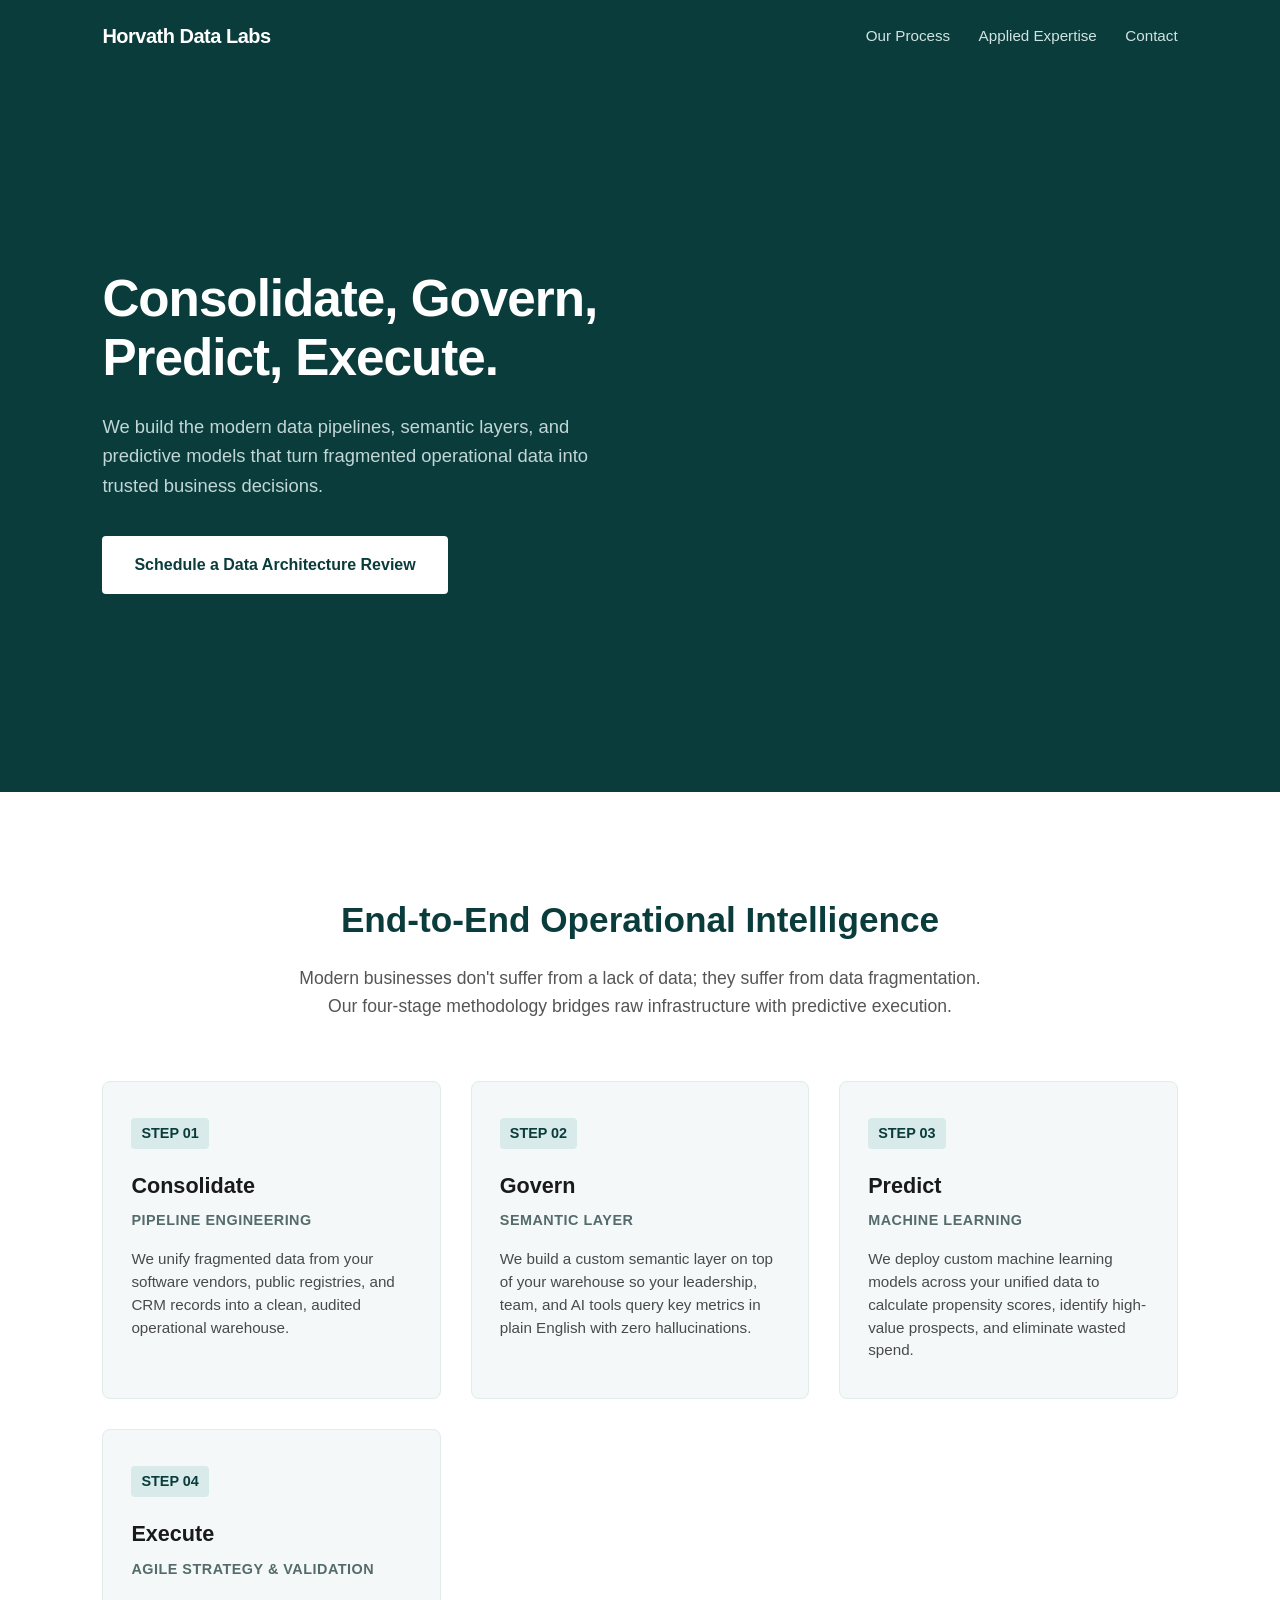
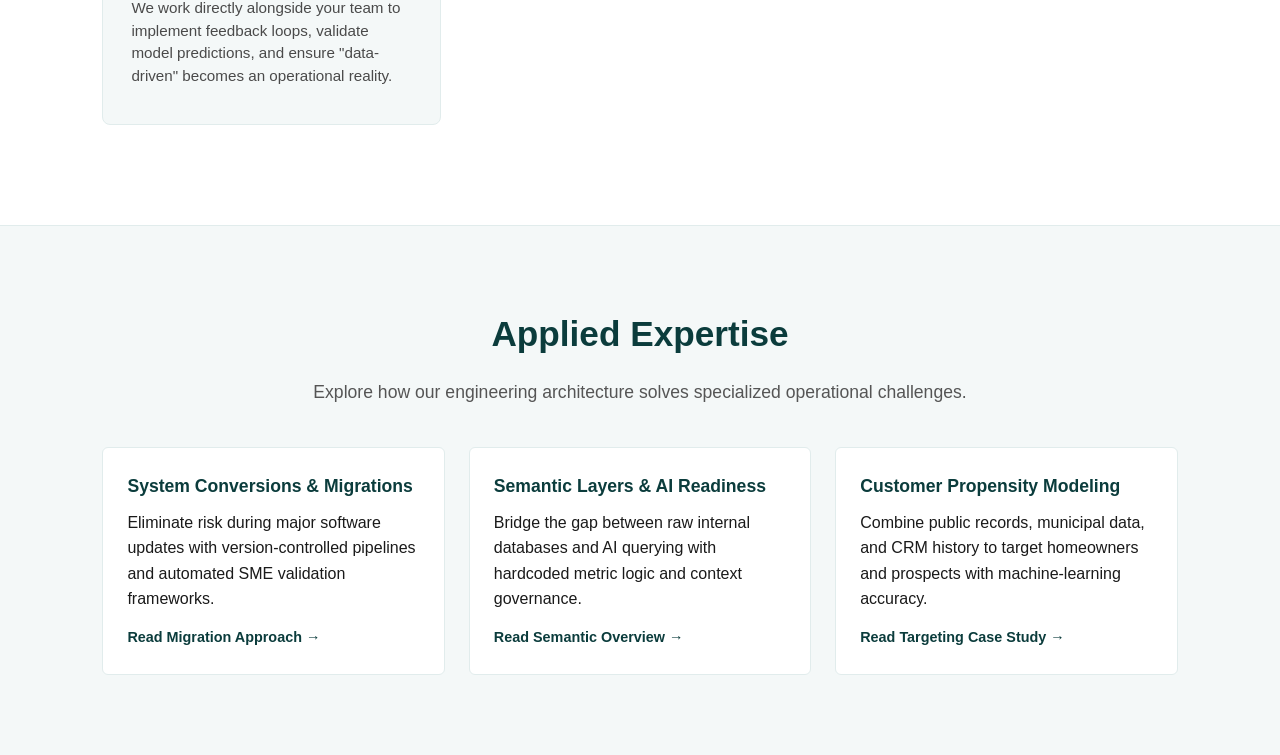
==== index.html @ 58f11a5f "Initial website launch" ====
<!DOCTYPE html>
<html lang="en">
<head>
    <meta charset="UTF-8">
    <meta name="viewport" content="width=device-width, initial-scale=1.0">
    <title>Horvath Data Labs | Modern Data Engineering</title>
    <style>
        /* Modern Reset & Base Styles */
        * {
            margin: 0;
            padding: 0;
            box-sizing: border-box;
            font-family: -apple-system, BlinkMacSystemFont, "Segoe UI", Roboto, Helvetica, Arial, sans-serif;
        }

        body {
            color: #1a1a1a;
            background-color: #fcfcfc;
            line-height: 1.6;
        }

        /* Navigation */
        header {
            display: flex;
            justify-content: space-between;
            align-items: center;
            padding: 20px 8%;
            background-color: #0b3c3c; /* Dark teal theme */
            color: #ffffff;
        }

        .logo {
            font-size: 1.25rem;
            font-weight: 700;
            letter-spacing: -0.5px;
        }

        nav a {
            color: #d1e2e2;
            text-decoration: none;
            margin-left: 24px;
            font-size: 0.95rem;
            font-weight: 500;
            transition: color 0.2s;
        }

        nav a:hover {
            color: #ffffff;
        }

        /* Hero Section (Above the Fold) */
        .hero-container {
            display: flex;
            background-color: #0b3c3c;
            color: #ffffff;
            min-height: 80vh;
        }

        .hero-text {
            flex: 1;
            padding: 80px 5% 80px 8%;
            display: flex;
            flex-direction: column;
            justify-content: center;
        }

        .hero-text h1 {
            font-size: 3.2rem;
            line-height: 1.15;
            font-weight: 700;
            margin-bottom: 24px;
            letter-spacing: -1px;
        }

        .hero-text p {
            font-size: 1.15rem;
            color: #c2d6d6;
            margin-bottom: 36px;
            max-width: 540px;
        }

        .btn-primary {
            display: inline-block;
            align-self: flex-start;
            background-color: #ffffff;
            color: #0b3c3c;
            padding: 16px 32px;
            border-radius: 4px;
            font-weight: 600;
            text-decoration: none;
            transition: background-color 0.2s, transform 0.1s;
        }

        .btn-primary:hover {
            background-color: #e2f0f0;
            transform: translateY(-2px);
        }

        .hero-image {
            flex: 1;
            background-image: url('https://images.unsplash.com/photo-1486406146926-c627a92ad1ab?q=80&w=1200&auto=format&fit=crop'); /* Replace with your tower image */
            background-size: cover;
            background-position: center;
            min-height: 400px;
        }

        /* 4-Step Process Section */
        .process-section {
            padding: 100px 8%;
            background-color: #ffffff;
        }

        .section-header {
            text-align: center;
            max-width: 700px;
            margin: 0 auto 60px auto;
        }

        .section-header h2 {
            font-size: 2.2rem;
            color: #0b3c3c;
            margin-bottom: 16px;
        }

        .section-header p {
            font-size: 1.1rem;
            color: #555555;
        }

        .grid-container {
            display: grid;
            grid-template-columns: repeat(auto-fit, minmax(260px, 1fr));
            gap: 30px;
        }

        .card {
            background-color: #f4f8f8;
            border: 1px solid #e1ecec;
            border-radius: 8px;
            padding: 36px 28px;
            position: relative;
            transition: transform 0.2s, box-shadow 0.2s;
        }

        .card:hover {
            transform: translateY(-4px);
            box-shadow: 0 12px 24px rgba(0, 0, 0, 0.05);
        }

        .step-number {
            font-size: 0.9rem;
            font-weight: 700;
            color: #0b3c3c;
            background-color: #d8eaea;
            padding: 4px 10px;
            border-radius: 4px;
            display: inline-block;
            margin-bottom: 20px;
        }

        .card h3 {
            font-size: 1.35rem;
            color: #1a1a1a;
            margin-bottom: 6px;
        }

        .card h4 {
            font-size: 0.9rem;
            color: #556b6b;
            font-weight: 600;
            text-transform: uppercase;
            letter-spacing: 0.5px;
            margin-bottom: 16px;
        }

        .card p {
            font-size: 0.95rem;
            color: #4a4a4a;
            line-height: 1.5;
        }

        /* Applied Expertise Section Preview */
        .expertise-section {
            padding: 80px 8%;
            background-color: #f4f8f8;
            border-top: 1px solid #e1ecec;
        }

        .expertise-grid {
            display: grid;
            grid-template-columns: repeat(auto-fit, minmax(300px, 1fr));
            gap: 24px;
            margin-top: 40px;
        }

        .expertise-card {
            background: #ffffff;
            padding: 24px;
            border-radius: 6px;
            border: 1px solid #e1ecec;
        }

        .expertise-card h4 {
            font-size: 1.1rem;
            margin-bottom: 10px;
            color: #0b3c3c;
        }

        .expertise-card a {
            display: inline-block;
            margin-top: 14px;
            color: #0b3c3c;
            font-weight: 600;
            text-decoration: none;
            font-size: 0.9rem;
        }

        /* Responsive Breakpoints */
        @media (max-width: 900px) {
            .hero-container {
                flex-direction: column;
            }
            .hero-text {
                padding: 60px 6%;
            }
            .hero-text h1 {
                font-size: 2.4rem;
            }
            .hero-image {
                min-height: 300px;
            }
        }
    </style>
</head>
<body>

    <!-- Header Navigation -->
    <header>
        <div class="logo">Horvath Data Labs</div>
        <nav>
            <a href="#process">Our Process</a>
            <a href="#expertise">Applied Expertise</a>
            <a href="#contact">Contact</a>
        </nav>
    </header>

    <!-- SECTION 1: HERO (Clean, Above the Fold) -->
    <section class="hero-container">
        <div class="hero-text">
            <h1>Consolidate, Govern, Predict, Execute.</h1>
            <p>We build the modern data pipelines, semantic layers, and predictive models that turn fragmented operational data into trusted business decisions.</p>
            <a href="#contact" class="btn-primary">Schedule a Data Architecture Review</a>
        </div>
        <div class="hero-image"></div>
    </section>

    <!-- SECTION 2: THE 4-STEP PROCESS (Horizontal 4-Card Grid) -->
    <section class="process-section" id="process">
        <div class="section-header">
            <h2>End-to-End Operational Intelligence</h2>
            <p>Modern businesses don't suffer from a lack of data; they suffer from data fragmentation. Our four-stage methodology bridges raw infrastructure with predictive execution.</p>
        </div>

        <div class="grid-container">
            <!-- Step 1 -->
            <div class="card">
                <span class="step-number">STEP 01</span>
                <h3>Consolidate</h3>
                <h4>Pipeline Engineering</h4>
                <p>We unify fragmented data from your software vendors, public registries, and CRM records into a clean, audited operational warehouse.</p>
            </div>

            <!-- Step 2 -->
            <div class="card">
                <span class="step-number">STEP 02</span>
                <h3>Govern</h3>
                <h4>Semantic Layer</h4>
                <p>We build a custom semantic layer on top of your warehouse so your leadership, team, and AI tools query key metrics in plain English with zero hallucinations.</p>
            </div>

            <!-- Step 3 -->
            <div class="card">
                <span class="step-number">STEP 03</span>
                <h3>Predict</h3>
                <h4>Machine Learning</h4>
                <p>We deploy custom machine learning models across your unified data to calculate propensity scores, identify high-value prospects, and eliminate wasted spend.</p>
            </div>

            <!-- Step 4 -->
            <div class="card">
                <span class="step-number">STEP 04</span>
                <h3>Execute</h3>
                <h4>Agile Strategy & Validation</h4>
                <p>We work directly alongside your team to implement feedback loops, validate model predictions, and ensure "data-driven" becomes an operational reality.</p>
            </div>
        </div>
    </section>

    <!-- SECTION 3: APPLIED EXPERTISE (Targeted Subpage Links) -->
    <section class="expertise-section" id="expertise">
        <div class="section-header" style="margin-bottom: 20px;">
            <h2>Applied Expertise</h2>
            <p>Explore how our engineering architecture solves specialized operational challenges.</p>
        </div>

        <div class="expertise-grid">
            <div class="expertise-card">
                <h4>System Conversions & Migrations</h4>
                <p>Eliminate risk during major software updates with version-controlled pipelines and automated SME validation frameworks.</p>
                <a href="#">Read Migration Approach &rarr;</a>
            </div>
            <div class="expertise-card">
                <h4>Semantic Layers & AI Readiness</h4>
                <p>Bridge the gap between raw internal databases and AI querying with hardcoded metric logic and context governance.</p>
                <a href="#">Read Semantic Overview &rarr;</a>
            </div>
            <div class="expertise-card">
                <h4>Customer Propensity Modeling</h4>
                <p>Combine public records, municipal data, and CRM history to target homeowners and prospects with machine-learning accuracy.</p>
                <a href="#">Read Targeting Case Study &rarr;</a>
            </div>
        </div>
    </section>

</body>
</html>
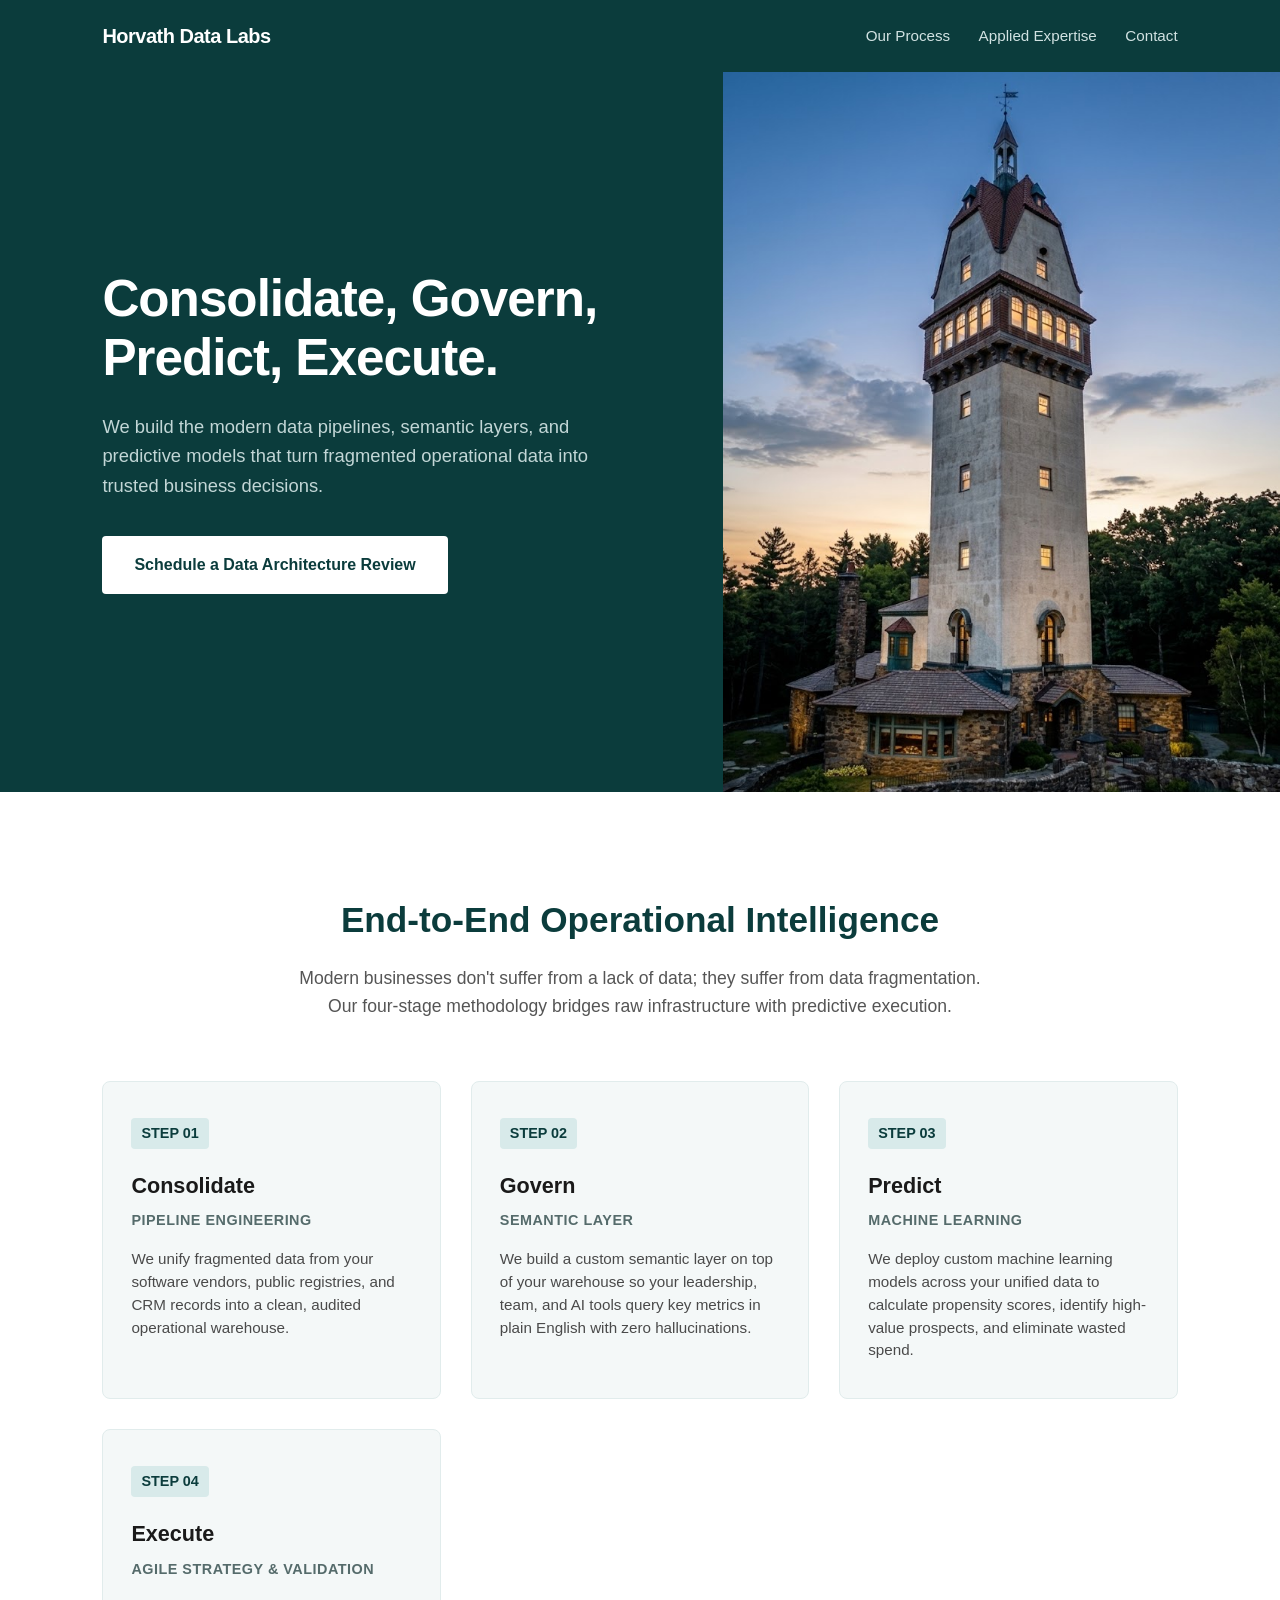
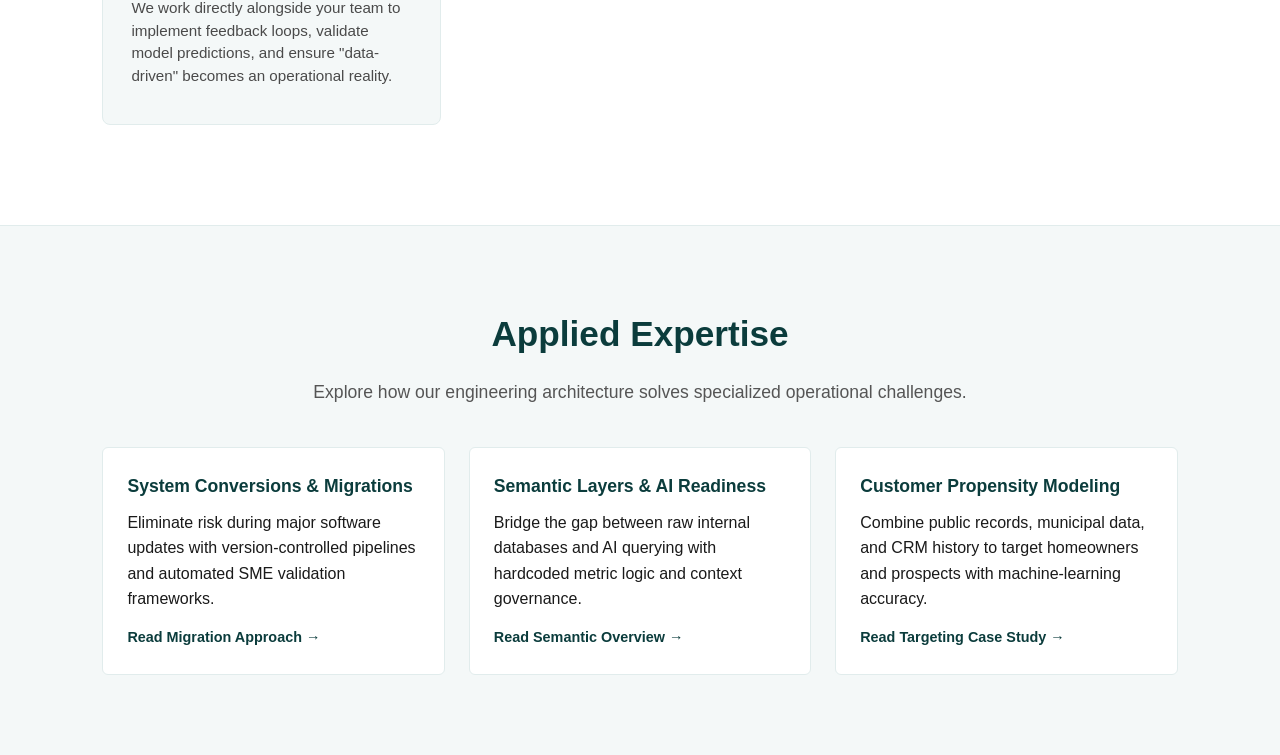
==== commit 40f022dc: "Update site code and add new assets" ====
--- a/index.html
+++ b/index.html
@@ -98,7 +98,7 @@
 
         .hero-image {
             flex: 1;
-            background-image: url('https://images.unsplash.com/photo-1486406146926-c627a92ad1ab?q=80&w=1200&auto=format&fit=crop'); /* Replace with your tower image */
+            background-image: url('heublein-tower.jpeg');
             background-size: cover;
             background-position: center;
             min-height: 400px;
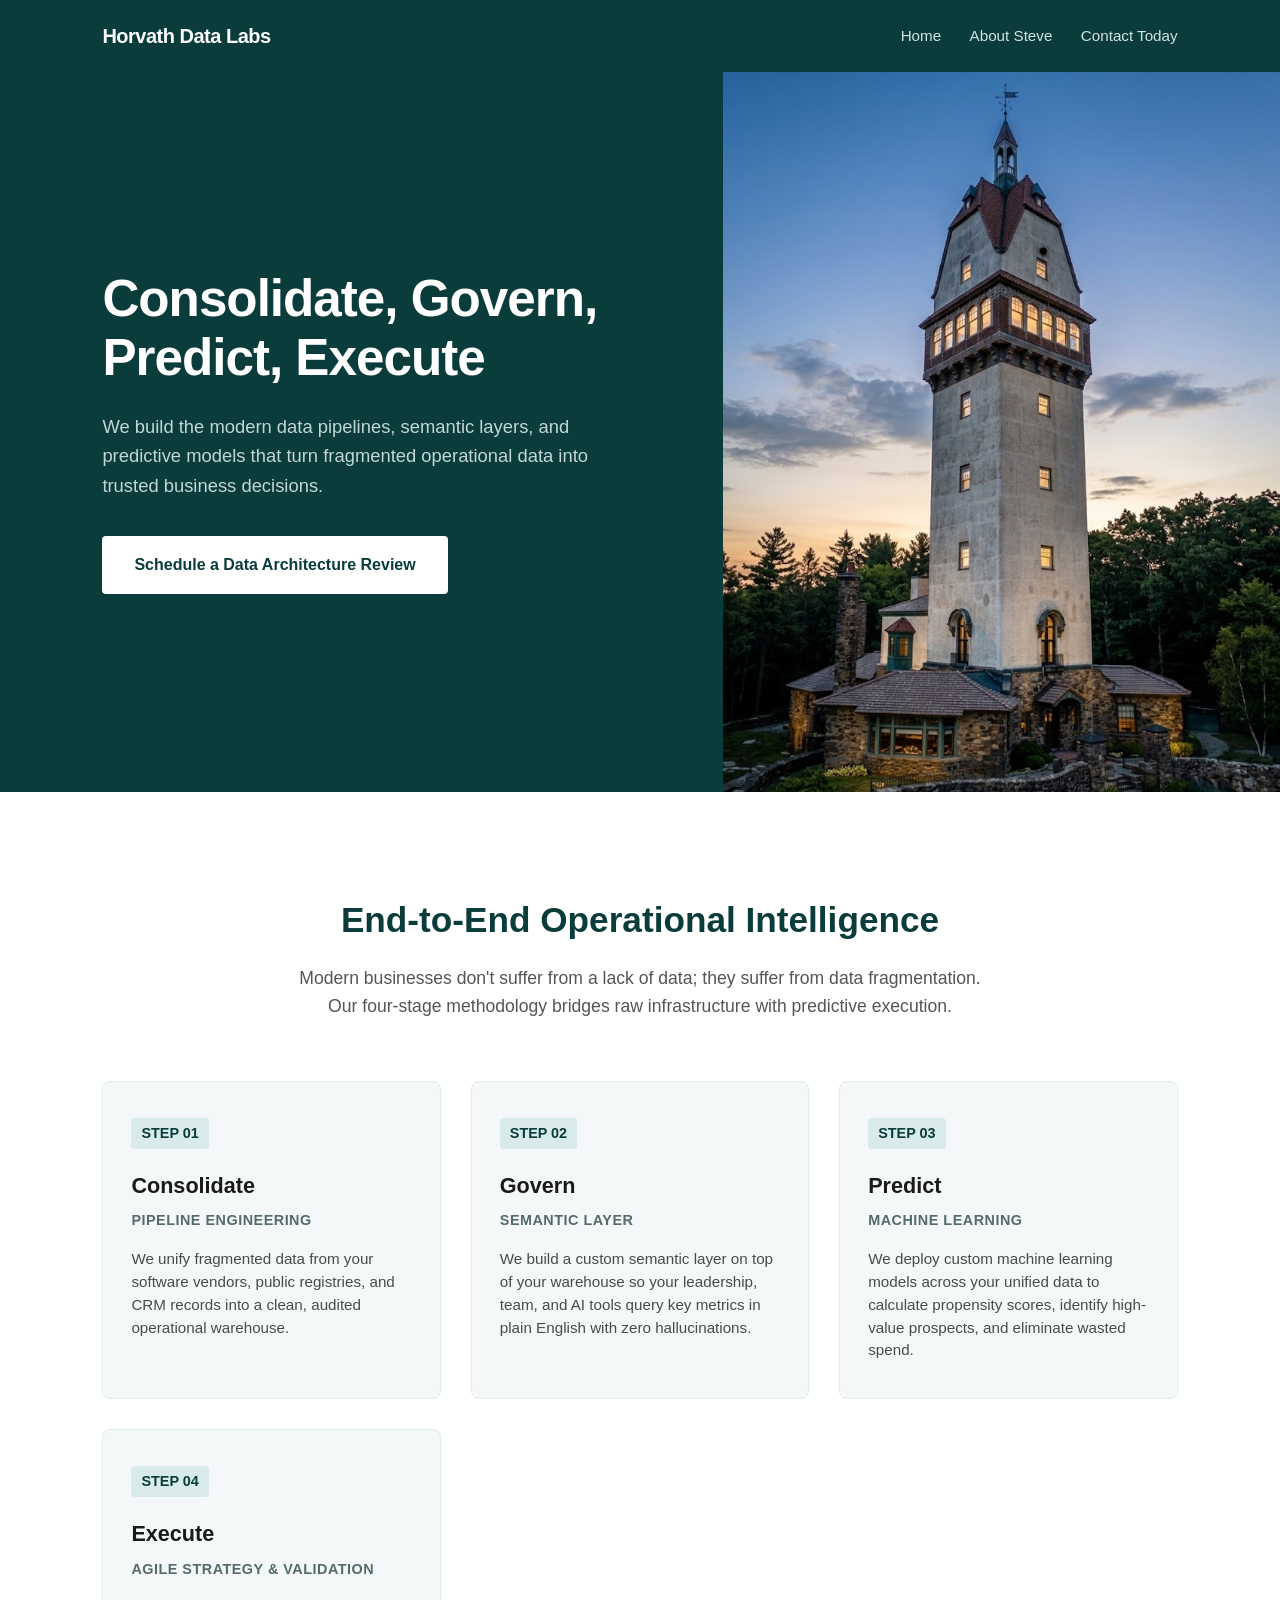
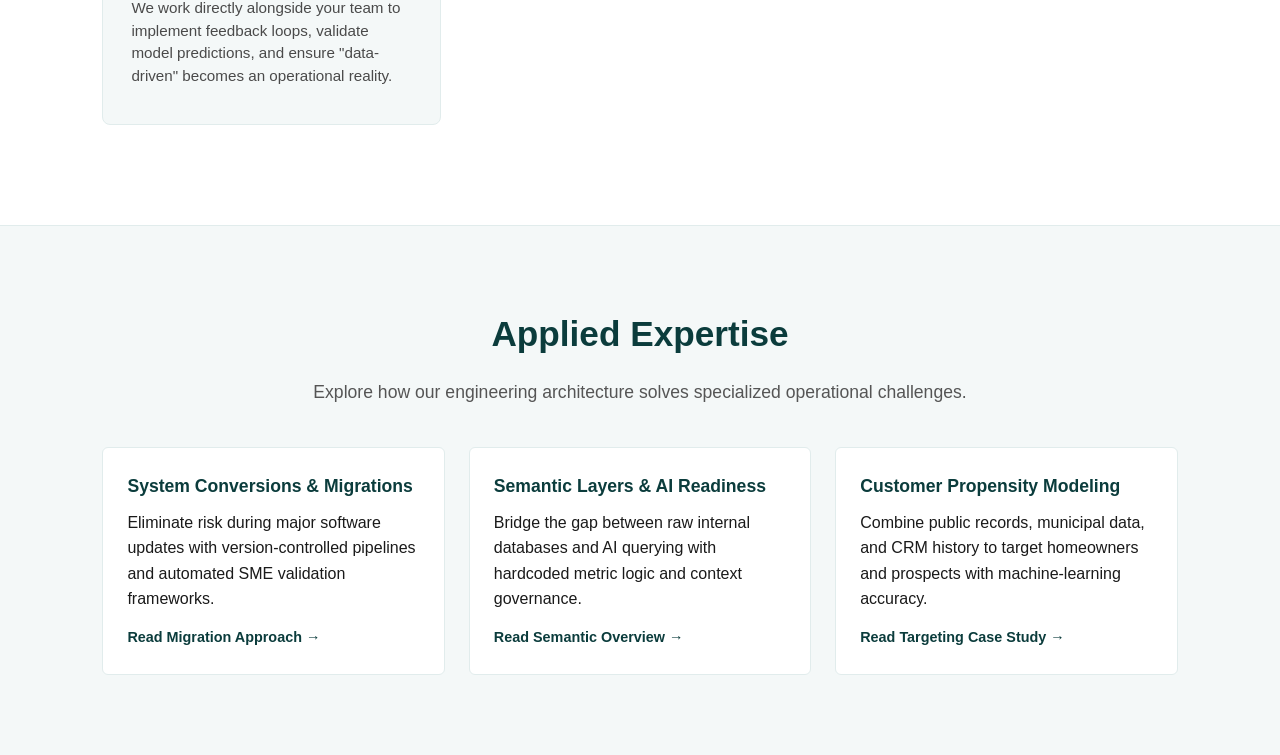
==== commit 763e81eb: "Update site code and add new assets" ====
--- a/index.html
+++ b/index.html
@@ -3,253 +3,38 @@
 <head>
     <meta charset="UTF-8">
     <meta name="viewport" content="width=device-width, initial-scale=1.0">
-    <title>Horvath Data Labs | Modern Data Engineering</title>
-    <style>
-        /* Modern Reset & Base Styles */
-        * {
-            margin: 0;
-            padding: 0;
-            box-sizing: border-box;
-            font-family: -apple-system, BlinkMacSystemFont, "Segoe UI", Roboto, Helvetica, Arial, sans-serif;
-        }
-
-        body {
-            color: #1a1a1a;
-            background-color: #fcfcfc;
-            line-height: 1.6;
-        }
-
-        /* Navigation */
-        header {
-            display: flex;
-            justify-content: space-between;
-            align-items: center;
-            padding: 20px 8%;
-            background-color: #0b3c3c; /* Dark teal theme */
-            color: #ffffff;
-        }
-
-        .logo {
-            font-size: 1.25rem;
-            font-weight: 700;
-            letter-spacing: -0.5px;
-        }
-
-        nav a {
-            color: #d1e2e2;
-            text-decoration: none;
-            margin-left: 24px;
-            font-size: 0.95rem;
-            font-weight: 500;
-            transition: color 0.2s;
-        }
-
-        nav a:hover {
-            color: #ffffff;
-        }
-
-        /* Hero Section (Above the Fold) */
-        .hero-container {
-            display: flex;
-            background-color: #0b3c3c;
-            color: #ffffff;
-            min-height: 80vh;
-        }
-
-        .hero-text {
-            flex: 1;
-            padding: 80px 5% 80px 8%;
-            display: flex;
-            flex-direction: column;
-            justify-content: center;
-        }
-
-        .hero-text h1 {
-            font-size: 3.2rem;
-            line-height: 1.15;
-            font-weight: 700;
-            margin-bottom: 24px;
-            letter-spacing: -1px;
-        }
-
-        .hero-text p {
-            font-size: 1.15rem;
-            color: #c2d6d6;
-            margin-bottom: 36px;
-            max-width: 540px;
-        }
-
-        .btn-primary {
-            display: inline-block;
-            align-self: flex-start;
-            background-color: #ffffff;
-            color: #0b3c3c;
-            padding: 16px 32px;
-            border-radius: 4px;
-            font-weight: 600;
-            text-decoration: none;
-            transition: background-color 0.2s, transform 0.1s;
-        }
-
-        .btn-primary:hover {
-            background-color: #e2f0f0;
-            transform: translateY(-2px);
-        }
-
-        .hero-image {
-            flex: 1;
-            background-image: url('heublein-tower.jpeg');
-            background-size: cover;
-            background-position: center;
-            min-height: 400px;
-        }
-
-        /* 4-Step Process Section */
-        .process-section {
-            padding: 100px 8%;
-            background-color: #ffffff;
-        }
-
-        .section-header {
-            text-align: center;
-            max-width: 700px;
-            margin: 0 auto 60px auto;
-        }
-
-        .section-header h2 {
-            font-size: 2.2rem;
-            color: #0b3c3c;
-            margin-bottom: 16px;
-        }
-
-        .section-header p {
-            font-size: 1.1rem;
-            color: #555555;
-        }
-
-        .grid-container {
-            display: grid;
-            grid-template-columns: repeat(auto-fit, minmax(260px, 1fr));
-            gap: 30px;
-        }
-
-        .card {
-            background-color: #f4f8f8;
-            border: 1px solid #e1ecec;
-            border-radius: 8px;
-            padding: 36px 28px;
-            position: relative;
-            transition: transform 0.2s, box-shadow 0.2s;
-        }
-
-        .card:hover {
-            transform: translateY(-4px);
-            box-shadow: 0 12px 24px rgba(0, 0, 0, 0.05);
-        }
-
-        .step-number {
-            font-size: 0.9rem;
-            font-weight: 700;
-            color: #0b3c3c;
-            background-color: #d8eaea;
-            padding: 4px 10px;
-            border-radius: 4px;
-            display: inline-block;
-            margin-bottom: 20px;
-        }
-
-        .card h3 {
-            font-size: 1.35rem;
-            color: #1a1a1a;
-            margin-bottom: 6px;
-        }
-
-        .card h4 {
-            font-size: 0.9rem;
-            color: #556b6b;
-            font-weight: 600;
-            text-transform: uppercase;
-            letter-spacing: 0.5px;
-            margin-bottom: 16px;
-        }
-
-        .card p {
-            font-size: 0.95rem;
-            color: #4a4a4a;
-            line-height: 1.5;
-        }
-
-        /* Applied Expertise Section Preview */
-        .expertise-section {
-            padding: 80px 8%;
-            background-color: #f4f8f8;
-            border-top: 1px solid #e1ecec;
-        }
-
-        .expertise-grid {
-            display: grid;
-            grid-template-columns: repeat(auto-fit, minmax(300px, 1fr));
-            gap: 24px;
-            margin-top: 40px;
-        }
-
-        .expertise-card {
-            background: #ffffff;
-            padding: 24px;
-            border-radius: 6px;
-            border: 1px solid #e1ecec;
-        }
-
-        .expertise-card h4 {
-            font-size: 1.1rem;
-            margin-bottom: 10px;
-            color: #0b3c3c;
-        }
-
-        .expertise-card a {
-            display: inline-block;
-            margin-top: 14px;
-            color: #0b3c3c;
-            font-weight: 600;
-            text-decoration: none;
-            font-size: 0.9rem;
-        }
-
-        /* Responsive Breakpoints */
-        @media (max-width: 900px) {
-            .hero-container {
-                flex-direction: column;
-            }
-            .hero-text {
-                padding: 60px 6%;
-            }
-            .hero-text h1 {
-                font-size: 2.4rem;
-            }
-            .hero-image {
-                min-height: 300px;
-            }
-        }
-    </style>
+    <title>Horvath Data Labs</title>
+    <link rel="stylesheet" href="styles.css">
 </head>
 <body>
 
-    <!-- Header Navigation -->
-    <header>
-        <div class="logo">Horvath Data Labs</div>
-        <nav>
-            <a href="#process">Our Process</a>
-            <a href="#expertise">Applied Expertise</a>
-            <a href="#contact">Contact</a>
-        </nav>
-    </header>
+    <!-- Shared Header Placeholder -->
+    <div id="header-placeholder"></div>
+
+    <script>
+      fetch('header.html')
+        .then(response => response.text())
+        .then(data => {
+          const placeholder = document.getElementById('header-placeholder');
+          placeholder.innerHTML = data;
+
+          // Automatically set the 'active' class on the matching navigation link
+          const currentPage = window.location.pathname.split('/').pop() || 'index.html';
+          const links = placeholder.querySelectorAll('nav a');
+          links.forEach(link => {
+            if (link.getAttribute('href') === currentPage) {
+              link.classList.add('active');
+            }
+          });
+        });
+    </script>
 
     <!-- SECTION 1: HERO (Clean, Above the Fold) -->
     <section class="hero-container">
         <div class="hero-text">
-            <h1>Consolidate, Govern, Predict, Execute.</h1>
+            <h1>Consolidate, Govern, Predict, Execute</h1>
             <p>We build the modern data pipelines, semantic layers, and predictive models that turn fragmented operational data into trusted business decisions.</p>
-            <a href="#contact" class="btn-primary">Schedule a Data Architecture Review</a>
+            <a href="contact.html".html" class="btn-primary">Schedule a Data Architecture Review</a>
         </div>
         <div class="hero-image"></div>
     </section>
@@ -317,7 +102,7 @@
             <div class="expertise-card">
                 <h4>Customer Propensity Modeling</h4>
                 <p>Combine public records, municipal data, and CRM history to target homeowners and prospects with machine-learning accuracy.</p>
-                <a href="#">Read Targeting Case Study &rarr;</a>
+                <a href="blog/home-and-residential.html">Read Targeting Case Study &rarr;</a>
             </div>
         </div>
     </section>
--- a/styles.css
+++ b/styles.css
@@ -0,0 +1,811 @@
+/* ==========================================================================
+   1. GLOBAL RESETS & BASE STYLES
+   ========================================================================== */
+* {
+    margin: 0;
+    padding: 0;
+    box-sizing: border-box;
+    font-family: -apple-system, BlinkMacSystemFont, "Segoe UI", Roboto, Helvetica, Arial, sans-serif;
+}
+
+body {
+    color: #1a1a1a;
+    background-color: #fcfcfc;
+    line-height: 1.6;
+}
+
+/* ==========================================================================
+   2. SHARED HEADER & NAVIGATION
+   ========================================================================== */
+#header-placeholder {
+    position: sticky;
+    top: 0;
+    z-index: 1000;
+    width: 100%;
+}
+
+header {
+    display: flex;
+    justify-content: space-between;
+    align-items: center;
+    width: 100%;
+    padding: 20px 8%;
+    box-sizing: border-box;
+    background-color: #0b3c3c;
+    color: #ffffff;
+}
+
+.logo, .logo a {
+    color: #ffffff;
+    text-decoration: none;
+    font-size: 1.25rem;
+    font-weight: 700;
+    letter-spacing: -0.5px;
+}
+
+nav a {
+    color: #d1e2e2;
+    text-decoration: none;
+    margin-left: 24px;
+    font-size: 0.95rem;
+    font-weight: 500;
+    transition: color 0.2s;
+}
+
+nav a:hover,
+nav a.active {
+    color: #ffffff;
+}
+
+/* ==========================================================================
+   3. REUSABLE COMPONENTS (BUTTONS, CARDS, GRIDS)
+   ========================================================================== */
+.btn-primary {
+    display: inline-block;
+    align-self: flex-start;
+    background-color: #ffffff;
+    color: #0b3c3c;
+    padding: 16px 32px;
+    border-radius: 4px;
+    font-weight: 600;
+    text-decoration: none;
+    transition: background-color 0.2s, transform 0.1s;
+}
+
+.btn-primary:hover {
+    background-color: #e2f0f0;
+    transform: translateY(-2px);
+}
+
+.section-header {
+    text-align: center;
+    max-width: 700px;
+    margin: 0 auto 60px auto;
+}
+
+.section-header h2 {
+    font-size: 2.2rem;
+    color: #0b3c3c;
+    margin-bottom: 16px;
+}
+
+.section-header p {
+    font-size: 1.1rem;
+    color: #555555;
+}
+
+.grid-container {
+    display: grid;
+    grid-template-columns: repeat(auto-fit, minmax(260px, 1fr));
+    gap: 30px;
+    max-width: 1200px;
+    margin: 0 auto;
+}
+
+.card {
+    background-color: #f4f8f8;
+    border: 1px solid #e1ecec;
+    border-radius: 8px;
+    padding: 36px 28px;
+    position: relative;
+    transition: transform 0.2s, box-shadow 0.2s;
+}
+
+.card:hover {
+    transform: translateY(-4px);
+    box-shadow: 0 12px 24px rgba(0, 0, 0, 0.05);
+}
+
+/* Step Badges & Card Typography */
+.step-number {
+    font-size: 0.9rem;
+    font-weight: 700;
+    color: #0b3c3c;
+    background-color: #d8eaea;
+    padding: 4px 10px;
+    border-radius: 4px;
+    display: inline-block;
+    margin-bottom: 20px;
+}
+
+.card h3 {
+    font-size: 1.35rem;
+    color: #1a1a1a;
+    margin-bottom: 6px;
+}
+
+.card h4 {
+    font-size: 0.9rem;
+    color: #556b6b;
+    font-weight: 600;
+    text-transform: uppercase;
+    letter-spacing: 0.5px;
+    margin-bottom: 16px;
+}
+
+.card p {
+    font-size: 0.95rem;
+    color: #4a4a4a;
+    line-height: 1.5;
+}
+
+/* ==========================================================================
+   4. PAGE-SPECIFIC SECTIONS
+   ========================================================================== */
+/* Hero Section */
+.hero-container {
+    display: flex;
+    background-color: #0b3c3c;
+    color: #ffffff;
+    min-height: 80vh;
+}
+
+.hero-text {
+    flex: 1;
+    padding: 80px 5% 80px 8%;
+    display: flex;
+    flex-direction: column;
+    justify-content: center;
+}
+
+.hero-text h1 {
+    font-size: 3.2rem;
+    line-height: 1.15;
+    font-weight: 700;
+    margin-bottom: 24px;
+    letter-spacing: -1px;
+}
+
+.hero-text p {
+    font-size: 1.15rem;
+    color: #c2d6d6;
+    margin-bottom: 36px;
+    max-width: 540px;
+}
+
+.hero-image {
+    flex: 1;
+    background-image: url('images/heublein-tower.jpeg');
+    background-size: cover;
+    background-position: center;
+    min-height: 400px;
+}
+
+/* Hero Variant (About Page) */
+.hero-container.about-hero {
+    min-height: auto;
+    align-items: center;
+    padding: 80px 8%;
+    gap: 60px;
+}
+
+.hero-container.about-hero .hero-text {
+    flex: 1.2;
+    padding: 0;
+}
+
+.hero-container.about-hero .hero-text p {
+    margin-bottom: 20px;
+    max-width: none;
+}
+
+.hero-image-wrapper {
+    flex: 0.8;
+    display: flex;
+    justify-content: center;
+}
+
+.profile-img {
+    width: 320px;
+    height: 320px;
+    object-fit: cover;
+    border-radius: 50%;
+    border: 4px solid #d8eaea;
+    box-shadow: 0 12px 28px rgba(0, 0, 0, 0.25);
+}
+
+.tagline-quote {
+    font-size: 1.25rem;
+    font-weight: 600;
+    color: #ffffff;
+    border-left: 4px solid #d8eaea;
+    padding-left: 16px;
+    margin: 24px 0;
+}
+
+/* 4-Step Process Section */
+.process-section {
+    padding: 100px 8%;
+    background-color: #ffffff;
+}
+
+/* Specialization Grid Section */
+.specialization-section {
+    padding: 100px 8%;
+    background-color: #ffffff;
+}
+
+.specialization-section .section-header {
+    max-width: 720px;
+}
+
+.specialization-section .grid-container {
+    grid-template-columns: repeat(auto-fit, minmax(280px, 1fr));
+}
+
+.specialization-section .card h3 {
+    color: #0b3c3c;
+    margin-bottom: 12px;
+}
+
+.specialization-section .card p {
+    line-height: 1.6;
+}
+
+/* Applied Expertise Section */
+.expertise-section {
+    padding: 80px 8%;
+    background-color: #f4f8f8;
+    border-top: 1px solid #e1ecec;
+}
+
+.expertise-grid {
+    display: grid;
+    grid-template-columns: repeat(auto-fit, minmax(300px, 1fr));
+    gap: 24px;
+    margin-top: 40px;
+}
+
+.expertise-card {
+    background: #ffffff;
+    padding: 24px;
+    border-radius: 6px;
+    border: 1px solid #e1ecec;
+}
+
+.expertise-card h4 {
+    font-size: 1.1rem;
+    margin-bottom: 10px;
+    color: #0b3c3c;
+}
+
+.expertise-card a {
+    display: inline-block;
+    margin-top: 14px;
+    color: #0b3c3c;
+    font-weight: 600;
+    text-decoration: none;
+    font-size: 0.9rem;
+}
+
+/* Contact Page Layout */
+.container {
+    max-width: 1100px;
+    margin: 50px auto;
+    padding: 0 20px;
+    display: grid;
+    grid-template-columns: 1fr 1.2fr;
+    gap: 50px;
+    align-items: start;
+}
+
+.expectations-card {
+    background-color: #f4f8f8;
+    border: 1px solid #e1ecec;
+    border-radius: 8px;
+    padding: 24px;
+}
+
+.form-card {
+    background: #ffffff;
+    border: 1px solid #e1ecec;
+    border-radius: 8px;
+    padding: 32px;
+    box-shadow: 0 4px 12px rgba(0, 0, 0, 0.03);
+}
+
+.form-group {
+    margin-bottom: 20px;
+}
+
+.form-group label {
+    display: block;
+    font-size: 0.9rem;
+    font-weight: 600;
+    color: #2d3748;
+    margin-bottom: 6px;
+}
+
+.form-group input,
+.form-group select,
+.form-group textarea {
+    width: 100%;
+    padding: 12px;
+    border: 1px solid #cbd5e0;
+    border-radius: 6px;
+    font-size: 0.95rem;
+    color: #1a1a1a;
+    outline: none;
+    transition: border-color 0.2s, box-shadow 0.2s;
+}
+
+.form-group input:focus,
+.form-group select:focus,
+.form-group textarea:focus {
+    border-color: #0b3c3c;
+    box-shadow: 0 0 0 3px rgba(11, 60, 60, 0.1);
+}
+
+.btn-submit {
+    display: inline-block;
+    width: 100%;
+    padding: 14px;
+    background-color: #0b3c3c;
+    color: #ffffff;
+    border: none;
+    border-radius: 6px;
+    font-size: 1rem;
+    font-weight: 600;
+    cursor: pointer;
+    transition: background-color 0.2s;
+    text-align: center;
+}
+
+.btn-submit:hover {
+    background-color: #135252;
+}
+
+/* CTA Section */
+.cta-section {
+    padding: 80px 8%;
+    background-color: #f4f8f8;
+    border-top: 1px solid #e1ecec;
+    text-align: center;
+}
+
+.cta-box {
+    max-width: 780px;
+    margin: 0 auto;
+}
+
+.cta-box h3 {
+    font-size: 1.8rem;
+    color: #0b3c3c;
+    margin-bottom: 16px;
+}
+
+.cta-box p {
+    font-size: 1.1rem;
+    color: #4a4a4a;
+    margin-bottom: 32px;
+    line-height: 1.6;
+}
+
+.cta-section .btn-primary {
+    background-color: #0b3c3c;
+    color: #ffffff;
+}
+
+.cta-section .btn-primary:hover {
+    background-color: #145252;
+}
+
+/* Custom checkmark list scope */
+.expectations-card ul {
+    list-style: none;
+    padding-left: 0;
+}
+
+.expectations-card li {
+    position: relative;
+    padding-left: 24px;
+    margin-bottom: 12px;
+    color: #2d3748;
+    font-size: 0.95rem;
+}
+
+.expectations-card li::before {
+    content: "✓";
+    position: absolute;
+    left: 0;
+    top: 0;
+    color: #0b3c3c;
+    font-weight: bold;
+}
+
+.expectations-card {
+    margin-top: 35px;
+}
+
+/* ==========================================================================
+   5. RESPONSIVE BREAKPOINTS
+   ========================================================================== */
+@media (max-width: 900px) {
+    .hero-container {
+        flex-direction: column;
+    }
+    .hero-container.about-hero {
+        flex-direction: column-reverse;
+        padding: 60px 6%;
+        text-align: center;
+    }
+    .hero-text {
+        padding: 60px 6%;
+    }
+    .hero-text h1 {
+        font-size: 2.4rem;
+    }
+    .hero-image {
+        min-height: 300px;
+    }
+    .tagline-quote {
+        border-left: none;
+        border-top: 3px solid #d8eaea;
+        padding-left: 0;
+        padding-top: 16px;
+    }
+    .profile-img {
+        width: 240px;
+        height: 240px;
+    }
+    .container {
+        grid-template-columns: 1fr;
+        gap: 30px;
+        margin: 30px auto;
+    }
+    .article-hero h1 {
+        font-size: 2.1rem;
+    }
+    .article-hero p.subtitle {
+        font-size: 1.05rem;
+    }
+}
+
+/* ==========================================================================
+   6. BLOG & ARTICLE STYLES
+   ========================================================================== */
+
+/* 1. Blog Grid / Listing Page Cards */
+.blog-grid {
+    display: grid;
+    grid-template-columns: repeat(auto-fit, minmax(300px, 1fr));
+    gap: 32px;
+    max-width: 1200px;
+    margin: 60px auto;
+    padding: 0 20px;
+}
+
+.blog-card {
+    background-color: #ffffff;
+    border: 1px solid #e1ecec;
+    border-radius: 8px;
+    overflow: hidden;
+    display: flex;
+    flex-direction: column;
+    transition: transform 0.2s, box-shadow 0.2s;
+}
+
+.blog-card:hover {
+    transform: translateY(-4px);
+    box-shadow: 0 12px 24px rgba(0, 0, 0, 0.06);
+}
+
+.blog-card-img {
+    width: 100%;
+    height: 200px;
+    object-fit: cover;
+}
+
+.blog-card-body {
+    padding: 24px;
+    display: flex;
+    flex-direction: column;
+    flex-grow: 1;
+}
+
+.blog-meta {
+    font-size: 0.85rem;
+    color: #556b6b;
+    font-weight: 600;
+    text-transform: uppercase;
+    letter-spacing: 0.5px;
+    margin-bottom: 8px;
+}
+
+.blog-card-title {
+    font-size: 1.35rem;
+    color: #0b3c3c;
+    margin-bottom: 12px;
+    line-height: 1.3;
+}
+
+.blog-card-title a {
+    color: inherit;
+    text-decoration: none;
+}
+
+.blog-card-title a:hover {
+    color: #135252;
+}
+
+.blog-card-excerpt {
+    font-size: 0.95rem;
+    color: #4a4a4a;
+    line-height: 1.5;
+    margin-bottom: 20px;
+    flex-grow: 1;
+}
+
+.blog-card-link {
+    color: #0b3c3c;
+    font-weight: 600;
+    text-decoration: none;
+    font-size: 0.9rem;
+}
+
+.blog-card-link:hover {
+    text-decoration: underline;
+}
+
+/* 2. Article Hero & Header Elements */
+.article-hero {
+    background-color: #0b3c3c;
+    color: #ffffff;
+    padding: 70px 8% 60px 8%;
+    text-align: center;
+}
+
+.article-hero .category-tag {
+    display: inline-block;
+    background-color: rgba(216, 234, 234, 0.15);
+    color: #d8eaea;
+    font-size: 0.85rem;
+    font-weight: 600;
+    text-transform: uppercase;
+    letter-spacing: 1px;
+    padding: 6px 16px;
+    border-radius: 20px;
+    margin-bottom: 20px;
+    border: 1px solid rgba(216, 234, 234, 0.2);
+}
+
+.article-hero h1 {
+    font-size: 2.8rem;
+    line-height: 1.2;
+    font-weight: 700;
+    max-width: 900px;
+    margin: 0 auto 20px auto;
+    letter-spacing: -0.5px;
+}
+
+.article-hero p.subtitle {
+    font-size: 1.2rem;
+    color: #c2d6d6;
+    max-width: 720px;
+    margin: 0 auto;
+}
+
+/* 3. Single Article Post Container */
+.article-container {
+    max-width: 860px;
+    margin: 0 auto;
+    padding: 60px 24px;
+}
+
+.article-header {
+    margin-bottom: 32px;
+    text-align: center;
+}
+
+.article-title {
+    font-size: 2.5rem;
+    color: #0b3c3c;
+    line-height: 1.2;
+    margin-bottom: 16px;
+    letter-spacing: -0.5px;
+}
+
+.article-meta {
+    font-size: 0.95rem;
+    color: #555555;
+    display: flex;
+    justify-content: center;
+    gap: 16px;
+    align-items: center;
+}
+
+.article-featured-img {
+    width: 100%;
+    max-height: 420px;
+    object-fit: cover;
+    border-radius: 8px;
+    margin-bottom: 40px;
+}
+
+/* 4. Article Body Typography & Content */
+.article-body {
+    font-size: 1.1rem;
+    line-height: 1.8;
+    color: #1a1a1a;
+}
+
+.intro-lead {
+    font-size: 1.2rem;
+    color: #2d3748;
+    line-height: 1.7;
+    margin-bottom: 28px;
+    font-weight: 500;
+}
+
+.article-body p {
+    margin-bottom: 24px;
+}
+
+.article-body h2 {
+    font-size: 1.8rem;
+    color: #0b3c3c;
+    margin: 50px 0 20px 0;
+    line-height: 1.3;
+    letter-spacing: -0.5px;
+}
+
+.article-body h3 {
+    font-size: 1.4rem;
+    color: #0b3c3c;
+    margin: 32px 0 12px 0;
+    line-height: 1.3;
+}
+
+.article-body ul,
+.article-body ol {
+    margin: 0 0 24px 24px;
+    padding-left: 12px;
+}
+
+.article-body li {
+    margin-bottom: 8px;
+}
+
+.article-body blockquote {
+    border-left: 4px solid #0b3c3c;
+    background-color: #f4f8f8;
+    padding: 20px 24px;
+    margin: 32px 0;
+    border-radius: 0 6px 6px 0;
+    font-style: italic;
+    color: #2d3748;
+}
+
+.article-body code {
+    background-color: #f4f8f8;
+    border: 1px solid #e1ecec;
+    padding: 2px 6px;
+    border-radius: 4px;
+    font-family: monospace;
+    font-size: 0.9em;
+}
+
+.article-body pre {
+    background-color: #0b3c3c;
+    color: #ffffff;
+    padding: 20px;
+    border-radius: 8px;
+    overflow-x: auto;
+    margin: 30px 0;
+}
+
+.article-body pre code {
+    background: none;
+    border: none;
+    color: inherit;
+    padding: 0;
+}
+
+.article-body figure {
+    margin: 32px 0;
+}
+
+.article-body figcaption {
+    text-align: center;
+    font-size: 0.85rem;
+    color: #555555;
+    margin-top: 8px;
+}
+
+.article-body hr {
+    border: 0;
+    height: 1px;
+    background: #e1ecec;
+    margin: 40px 0;
+}
+
+/* Callout Box Component */
+.cost-box {
+    background-color: #f4f8f8;
+    border-left: 4px solid #0b3c3c;
+    border-radius: 0 8px 8px 0;
+    padding: 24px 28px;
+    margin: 36px 0;
+}
+
+.cost-box h3 {
+    color: #0b3c3c;
+    font-size: 1.2rem;
+    margin-bottom: 12px;
+}
+
+.cost-box ul {
+    list-style: none;
+    margin: 0;
+    padding-left: 0;
+}
+
+.cost-box li {
+    position: relative;
+    padding-left: 24px;
+    margin-bottom: 10px;
+    color: #2d3748;
+    font-size: 0.98rem;
+}
+
+.cost-box li::before {
+    content: "•";
+    position: absolute;
+    left: 8px;
+    color: #0b3c3c;
+    font-weight: bold;
+    font-size: 1.2rem;
+}
+
+/* Bullet/Check Solution List Component */
+.solution-list {
+    list-style: none;
+    margin: 24px 0 40px 0;
+    padding-left: 0;
+}
+
+.solution-list li {
+    position: relative;
+    padding-left: 32px;
+    margin-bottom: 20px;
+    font-size: 1.05rem;
+    color: #333333;
+    line-height: 1.6;
+}
+
+.solution-list li::before {
+    content: "✓";
+    position: absolute;
+    left: 0;
+    top: 0;
+    color: #0b3c3c;
+    font-weight: bold;
+    font-size: 1.2rem;
+    background-color: #e1ecec;
+    width: 24px;
+    height: 24px;
+    border-radius: 50%;
+    display: flex;
+    align-items: center;
+    justify-content: center;
+}
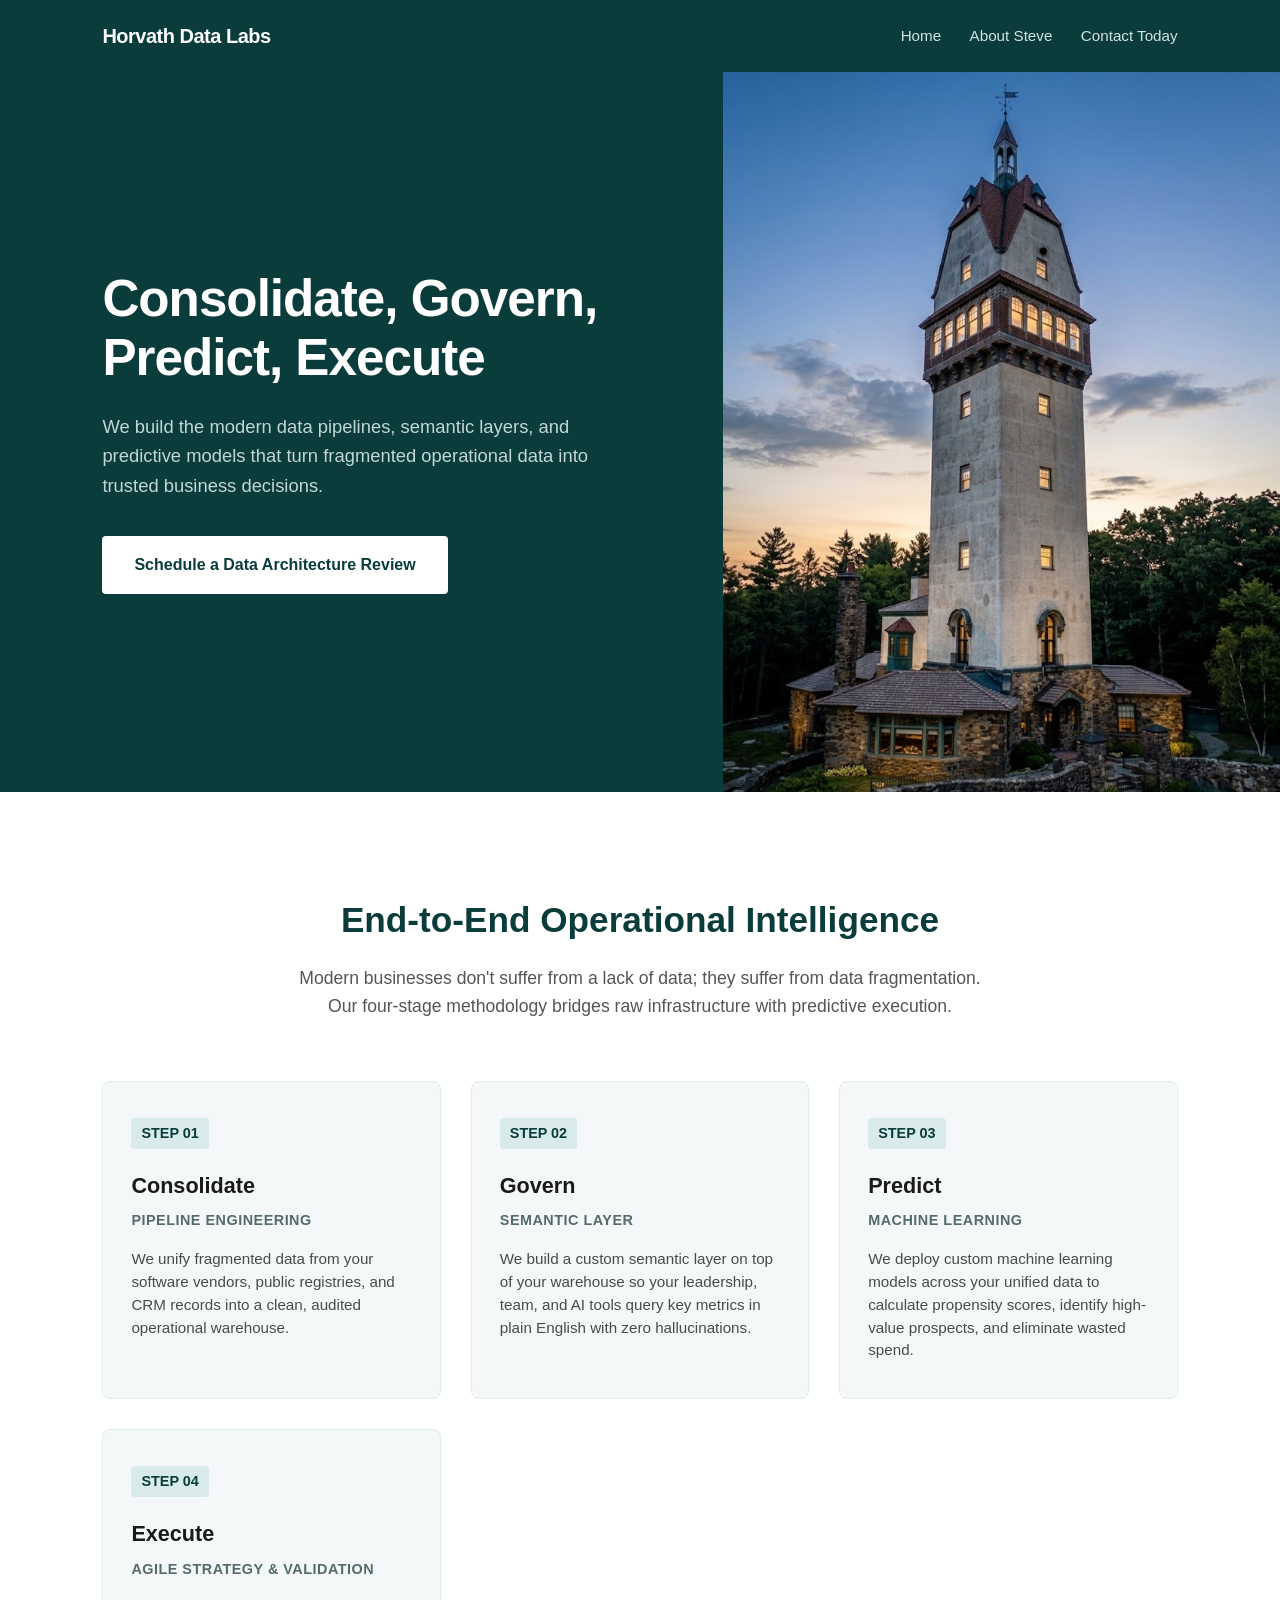
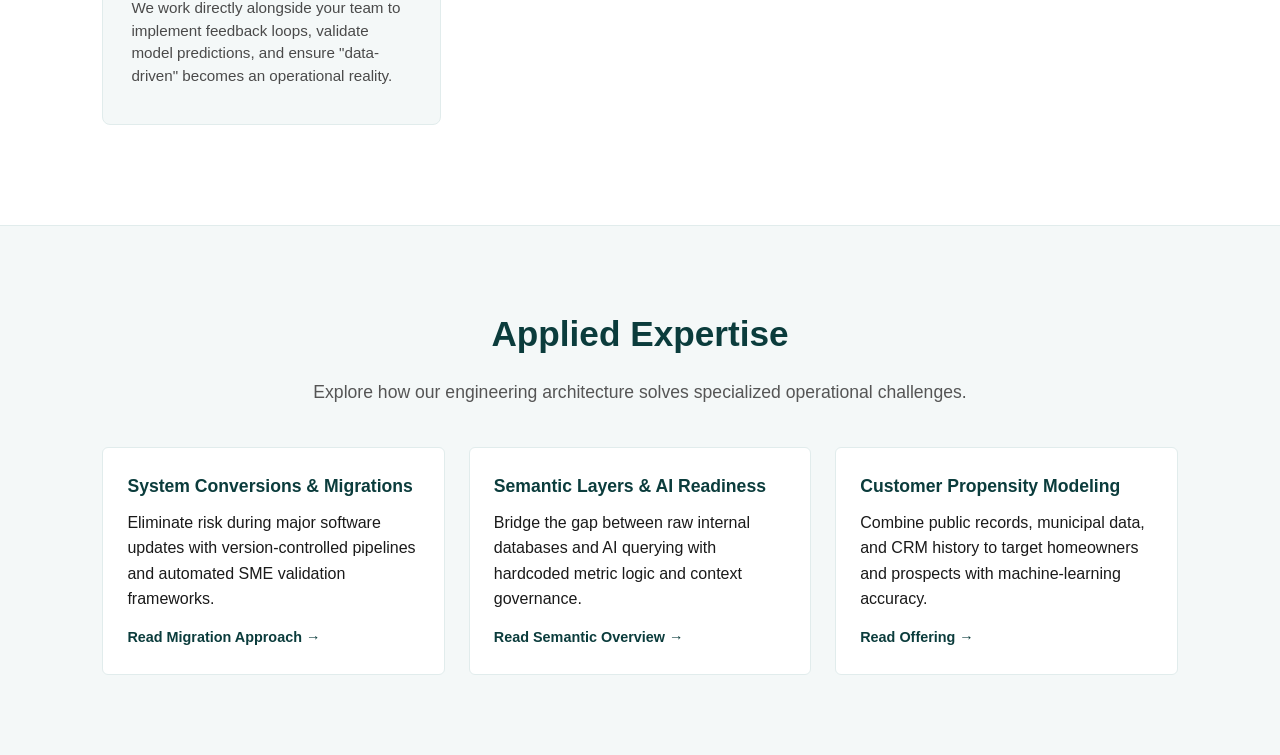
==== commit 76bb284c: "add site map" ====
--- a/index.html
+++ b/index.html
@@ -92,17 +92,17 @@
             <div class="expertise-card">
                 <h4>System Conversions & Migrations</h4>
                 <p>Eliminate risk during major software updates with version-controlled pipelines and automated SME validation frameworks.</p>
-                <a href="#">Read Migration Approach &rarr;</a>
+                <a href="blog/agile-consulting.html">Read Migration Approach &rarr;</a>
             </div>
             <div class="expertise-card">
                 <h4>Semantic Layers & AI Readiness</h4>
                 <p>Bridge the gap between raw internal databases and AI querying with hardcoded metric logic and context governance.</p>
-                <a href="#">Read Semantic Overview &rarr;</a>
+                <a href="blog/semantic-layer.html">Read Semantic Overview &rarr;</a>
             </div>
             <div class="expertise-card">
                 <h4>Customer Propensity Modeling</h4>
                 <p>Combine public records, municipal data, and CRM history to target homeowners and prospects with machine-learning accuracy.</p>
-                <a href="blog/home-and-residential.html">Read Targeting Case Study &rarr;</a>
+                <a href="blog/home-and-residential.html">Read Offering &rarr;</a>
             </div>
         </div>
     </section>
--- a/styles.css
+++ b/styles.css
@@ -12,6 +12,13 @@
     color: #1a1a1a;
     background-color: #fcfcfc;
     line-height: 1.6;
+}
+
+/* Fluid Responsive Images */
+img {
+    max-width: 100%;
+    height: auto;
+    display: block;
 }
 
 /* ==========================================================================
@@ -314,6 +321,29 @@
     border: 1px solid #e1ecec;
     border-radius: 8px;
     padding: 24px;
+    margin-top: 35px;
+}
+
+.expectations-card ul {
+    list-style: none;
+    padding-left: 0;
+}
+
+.expectations-card li {
+    position: relative;
+    padding-left: 24px;
+    margin-bottom: 12px;
+    color: #2d3748;
+    font-size: 0.95rem;
+}
+
+.expectations-card li::before {
+    content: "✓";
+    position: absolute;
+    left: 0;
+    top: 0;
+    color: #0b3c3c;
+    font-weight: bold;
 }
 
 .form-card {
@@ -410,82 +440,10 @@
     background-color: #145252;
 }
 
-/* Custom checkmark list scope */
-.expectations-card ul {
-    list-style: none;
-    padding-left: 0;
-}
-
-.expectations-card li {
-    position: relative;
-    padding-left: 24px;
-    margin-bottom: 12px;
-    color: #2d3748;
-    font-size: 0.95rem;
-}
-
-.expectations-card li::before {
-    content: "✓";
-    position: absolute;
-    left: 0;
-    top: 0;
-    color: #0b3c3c;
-    font-weight: bold;
-}
-
-.expectations-card {
-    margin-top: 35px;
-}
-
 /* ==========================================================================
-   5. RESPONSIVE BREAKPOINTS
+   5. BLOG & ARTICLE STYLES
    ========================================================================== */
-@media (max-width: 900px) {
-    .hero-container {
-        flex-direction: column;
-    }
-    .hero-container.about-hero {
-        flex-direction: column-reverse;
-        padding: 60px 6%;
-        text-align: center;
-    }
-    .hero-text {
-        padding: 60px 6%;
-    }
-    .hero-text h1 {
-        font-size: 2.4rem;
-    }
-    .hero-image {
-        min-height: 300px;
-    }
-    .tagline-quote {
-        border-left: none;
-        border-top: 3px solid #d8eaea;
-        padding-left: 0;
-        padding-top: 16px;
-    }
-    .profile-img {
-        width: 240px;
-        height: 240px;
-    }
-    .container {
-        grid-template-columns: 1fr;
-        gap: 30px;
-        margin: 30px auto;
-    }
-    .article-hero h1 {
-        font-size: 2.1rem;
-    }
-    .article-hero p.subtitle {
-        font-size: 1.05rem;
-    }
-}
-
-/* ==========================================================================
-   6. BLOG & ARTICLE STYLES
-   ========================================================================== */
-
-/* 1. Blog Grid / Listing Page Cards */
+/* Blog Grid / Listing Page Cards */
 .blog-grid {
     display: grid;
     grid-template-columns: repeat(auto-fit, minmax(300px, 1fr));
@@ -567,7 +525,7 @@
     text-decoration: underline;
 }
 
-/* 2. Article Hero & Header Elements */
+/* Article Hero & Header Elements */
 .article-hero {
     background-color: #0b3c3c;
     color: #ffffff;
@@ -605,7 +563,7 @@
     margin: 0 auto;
 }
 
-/* 3. Single Article Post Container */
+/* Single Article Post Container */
 .article-container {
     max-width: 860px;
     margin: 0 auto;
@@ -642,7 +600,7 @@
     margin-bottom: 40px;
 }
 
-/* 4. Article Body Typography & Content */
+/* Article Body Typography & Content */
 .article-body {
     font-size: 1.1rem;
     line-height: 1.8;
@@ -808,4 +766,179 @@
     display: flex;
     align-items: center;
     justify-content: center;
+}
+
+/* ==========================================================================
+   6. RESPONSIVE BREAKPOINTS
+   ========================================================================== */
+/* Tablet & Small Screens (≤ 900px) */
+@media (max-width: 900px) {
+    header {
+        flex-direction: column;
+        gap: 16px;
+        text-align: center;
+        padding: 16px 5%;
+    }
+
+    nav a {
+        margin: 0 12px;
+        display: inline-block;
+    }
+
+    .hero-container {
+        flex-direction: column-reverse;
+        min-height: auto;
+    }
+
+    .hero-container.about-hero {
+        flex-direction: column-reverse;
+        padding: 50px 6%;
+        text-align: center;
+    }
+
+    .hero-text {
+        padding: 50px 6%;
+        text-align: center;
+        align-items: center;
+    }
+
+    .hero-text h1 {
+        font-size: 2.4rem;
+    }
+
+    .hero-image {
+        min-height: 300px;
+        width: 100%;
+    }
+
+    .tagline-quote {
+        border-left: none;
+        border-top: 3px solid #d8eaea;
+        padding-left: 0;
+        padding-top: 16px;
+    }
+
+    .profile-img {
+        width: 240px;
+        height: 240px;
+    }
+
+    .process-section,
+    .specialization-section,
+    .expertise-section,
+    .cta-section {
+        padding: 60px 6%;
+    }
+
+    .container {
+        grid-template-columns: 1fr;
+        gap: 30px;
+        margin: 30px auto;
+    }
+
+    .article-hero {
+        padding: 50px 6% 40px 6%;
+    }
+
+    .article-hero h1 {
+        font-size: 2.1rem;
+    }
+
+    .article-hero p.subtitle {
+        font-size: 1.05rem;
+    }
+
+    .article-container {
+        padding: 40px 20px;
+    }
+
+    .article-title {
+        font-size: 2.1rem;
+    }
+}
+
+/* Mobile Phones (≤ 600px) */
+@media (max-width: 600px) {
+    header {
+        padding: 14px 4%;
+    }
+
+    nav a {
+        margin: 4px 8px;
+        font-size: 0.9rem;
+    }
+
+    .hero-text {
+        padding: 36px 4%;
+    }
+
+    .hero-text h1 {
+        font-size: 1.85rem;
+    }
+
+    .hero-text p {
+        font-size: 1rem;
+        margin-bottom: 24px;
+    }
+
+    .hero-image {
+        min-height: 240px;
+    }
+
+    .profile-img {
+        width: 180px;
+        height: 180px;
+    }
+
+    .section-header h2 {
+        font-size: 1.75rem;
+    }
+
+    .section-header {
+        margin-bottom: 36px;
+    }
+
+    .process-section,
+    .specialization-section,
+    .expertise-section,
+    .cta-section {
+        padding: 40px 4%;
+    }
+
+    .grid-container {
+        gap: 20px;
+    }
+
+    .card {
+        padding: 24px 20px;
+    }
+
+    .btn-primary,
+    .btn-submit {
+        width: 100%;
+        text-align: center;
+    }
+
+    .form-card {
+        padding: 20px 16px;
+    }
+
+    .blog-grid {
+        margin: 30px auto;
+        gap: 20px;
+    }
+
+    .article-hero h1,
+    .article-title {
+        font-size: 1.75rem;
+    }
+
+    .article-body {
+        font-size: 1rem;
+    }
+
+    .article-body h2 {
+        font-size: 1.45rem;
+        margin: 36px 0 16px 0;
+    }
 }
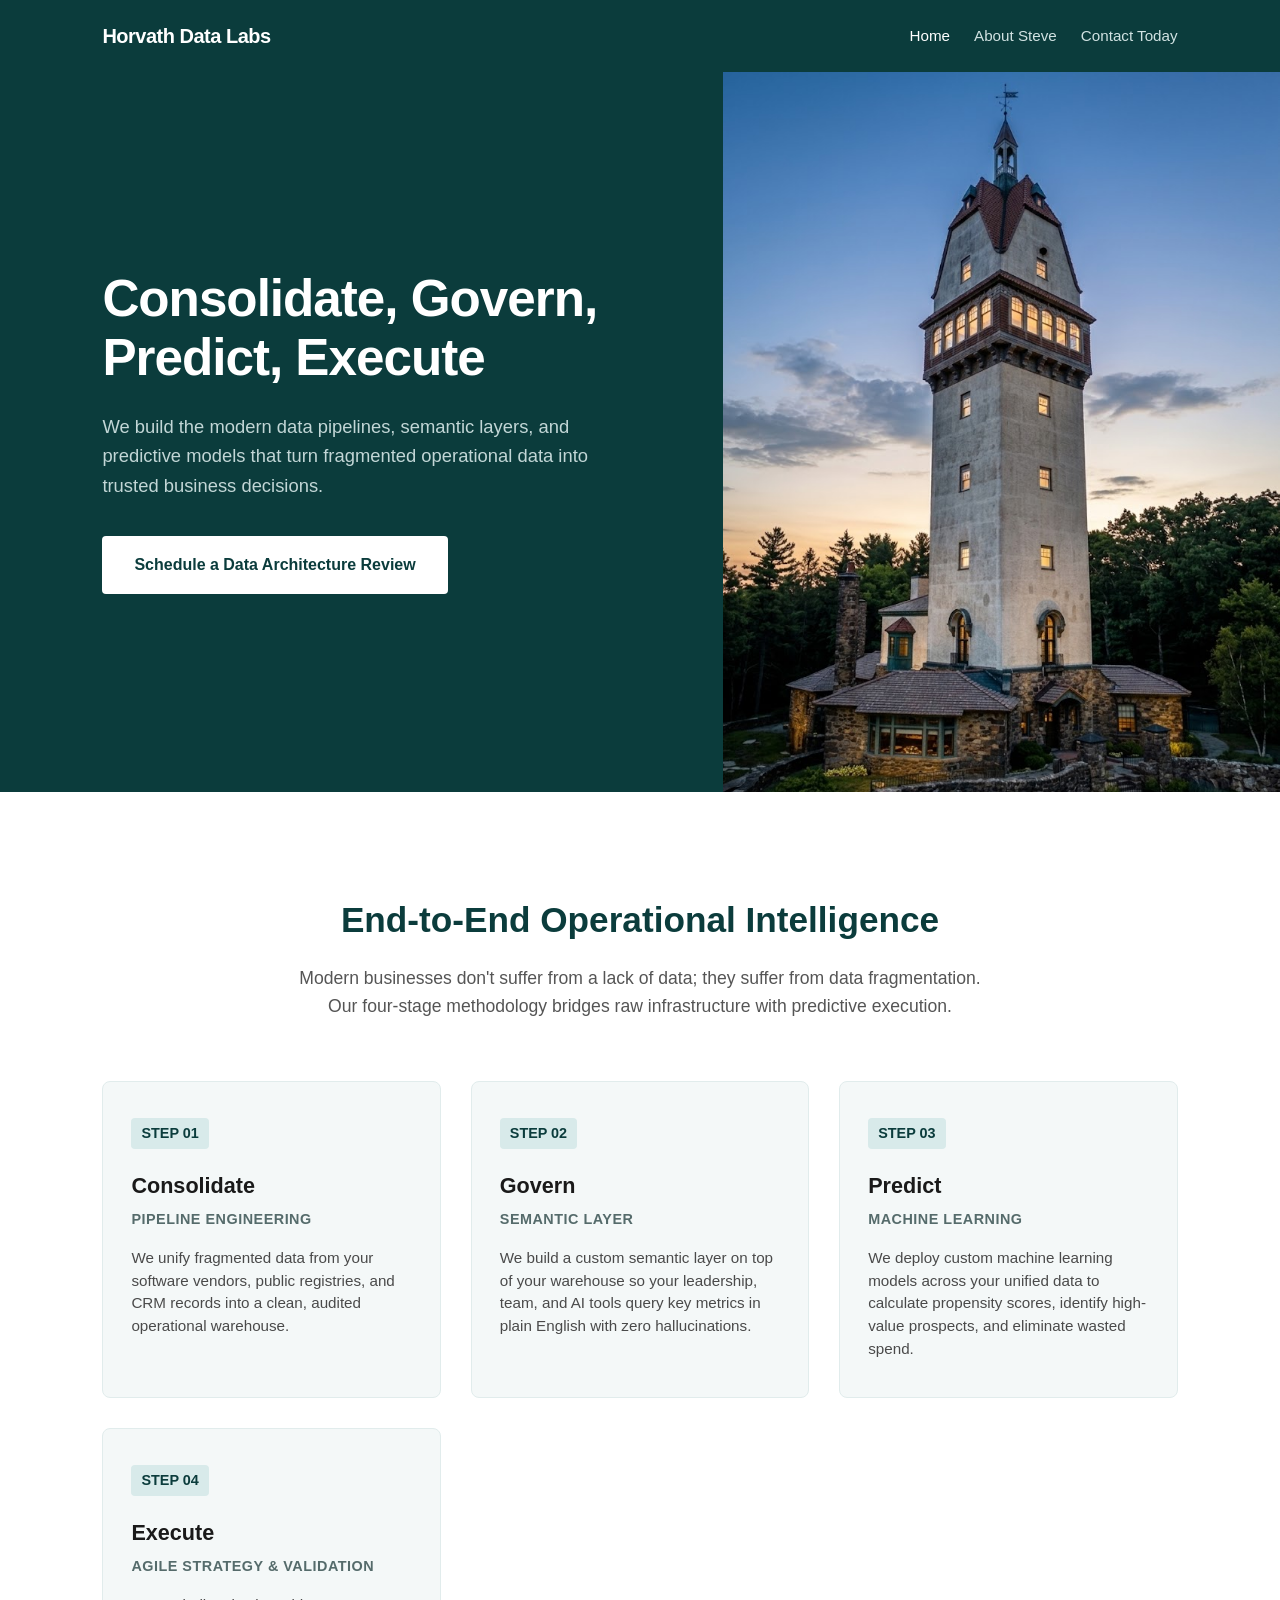
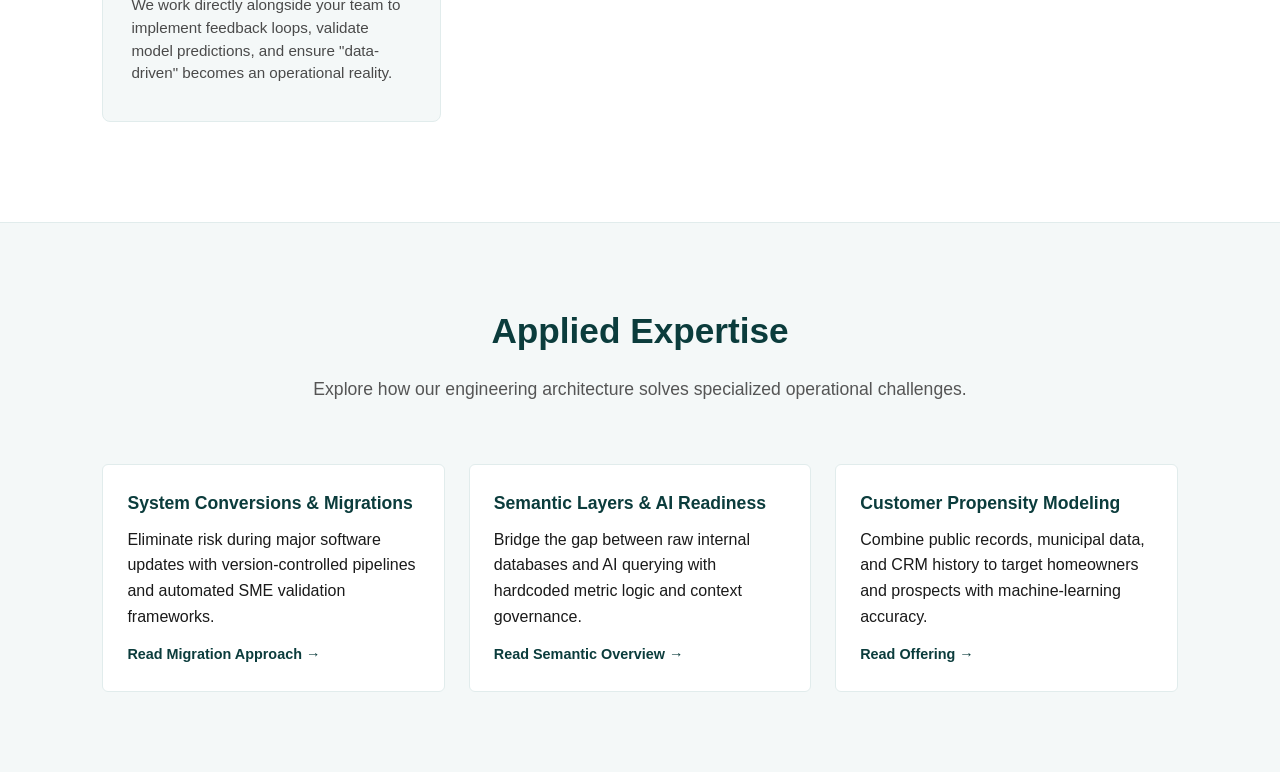
==== commit 9dad8a3d: "adjust hvac title" ====
--- a/index.html
+++ b/index.html
@@ -3,10 +3,13 @@
 <head>
     <meta charset="UTF-8">
     <meta name="viewport" content="width=device-width, initial-scale=1.0">
-    <title>Horvath Data Labs</title>
+    <title>Horvath Data Labs - Modern Data Pipelines & Predictive Analytics</title>
     <link rel="stylesheet" href="styles.css">
 </head>
 <body>
+
+    <!-- 1. Skip to Content Link for Keyboard Navigation -->
+    <a href="#main-content" class="skip-link">Skip to main content</a>
 
     <!-- Shared Header Placeholder -->
     <div id="header-placeholder"></div>
@@ -18,94 +21,112 @@
           const placeholder = document.getElementById('header-placeholder');
           placeholder.innerHTML = data;
 
-          // Automatically set the 'active' class on the matching navigation link
+          // Automatically set 'active' class and 'aria-current' for screen readers
           const currentPage = window.location.pathname.split('/').pop() || 'index.html';
           const links = placeholder.querySelectorAll('nav a');
           links.forEach(link => {
-            if (link.getAttribute('href') === currentPage) {
+            const href = link.getAttribute('href');
+            if (href === currentPage || href === '/' + currentPage) {
               link.classList.add('active');
+              link.setAttribute('aria-current', 'page');
             }
           });
         });
     </script>
 
-    <!-- SECTION 1: HERO (Clean, Above the Fold) -->
-    <section class="hero-container">
-        <div class="hero-text">
-            <h1>Consolidate, Govern, Predict, Execute</h1>
-            <p>We build the modern data pipelines, semantic layers, and predictive models that turn fragmented operational data into trusted business decisions.</p>
-            <a href="contact.html".html" class="btn-primary">Schedule a Data Architecture Review</a>
-        </div>
-        <div class="hero-image"></div>
-    </section>
+    <!-- 2. Main Structural Landmark -->
+    <main id="main-content">
 
-    <!-- SECTION 2: THE 4-STEP PROCESS (Horizontal 4-Card Grid) -->
-    <section class="process-section" id="process">
-        <div class="section-header">
-            <h2>End-to-End Operational Intelligence</h2>
-            <p>Modern businesses don't suffer from a lack of data; they suffer from data fragmentation. Our four-stage methodology bridges raw infrastructure with predictive execution.</p>
-        </div>
+        <!-- SECTION 1: HERO -->
+        <section class="hero-container" aria-labelledby="hero-title">
+            <div class="hero-text">
+                <h1 id="hero-title">Consolidate, Govern, Predict, Execute</h1>
+                <p>We build the modern data pipelines, semantic layers, and predictive models that turn fragmented operational data into trusted business decisions.</p>
+                <!-- 3. Fixed Link Syntax Error -->
+                <a href="contact.html" class="btn-primary">Schedule a Data Architecture Review</a>
+            </div>
+            <!-- 4. Hidden Decorative Element -->
+            <div class="hero-image" aria-hidden="true"></div>
+        </section>
 
-        <div class="grid-container">
-            <!-- Step 1 -->
-            <div class="card">
-                <span class="step-number">STEP 01</span>
-                <h3>Consolidate</h3>
-                <h4>Pipeline Engineering</h4>
-                <p>We unify fragmented data from your software vendors, public registries, and CRM records into a clean, audited operational warehouse.</p>
+        <!-- SECTION 2: THE 4-STEP PROCESS -->
+        <section class="process-section" id="process" aria-labelledby="process-title">
+            <div class="section-header">
+                <h2 id="process-title">End-to-End Operational Intelligence</h2>
+                <p>Modern businesses don't suffer from a lack of data; they suffer from data fragmentation. Our four-stage methodology bridges raw infrastructure with predictive execution.</p>
             </div>
 
-            <!-- Step 2 -->
-            <div class="card">
-                <span class="step-number">STEP 02</span>
-                <h3>Govern</h3>
-                <h4>Semantic Layer</h4>
-                <p>We build a custom semantic layer on top of your warehouse so your leadership, team, and AI tools query key metrics in plain English with zero hallucinations.</p>
+            <div class="grid-container">
+                <!-- Step 1 -->
+                <article class="card">
+                    <span class="step-number">STEP 01</span>
+                    <h3>Consolidate</h3>
+                    <p class="card-subtitle"><strong>Pipeline Engineering</strong></p>
+                    <p>We unify fragmented data from your software vendors, public registries, and CRM records into a clean, audited operational warehouse.</p>
+                </article>
+
+                <!-- Step 2 -->
+                <article class="card">
+                    <span class="step-number">STEP 02</span>
+                    <h3>Govern</h3>
+                    <p class="card-subtitle"><strong>Semantic Layer</strong></p>
+                    <p>We build a custom semantic layer on top of your warehouse so your leadership, team, and AI tools query key metrics in plain English with zero hallucinations.</p>
+                </article>
+
+                <!-- Step 3 -->
+                <article class="card">
+                    <span class="step-number">STEP 03</span>
+                    <h3>Predict</h3>
+                    <p class="card-subtitle"><strong>Machine Learning</strong></p>
+                    <p>We deploy custom machine learning models across your unified data to calculate propensity scores, identify high-value prospects, and eliminate wasted spend.</p>
+                </article>
+
+                <!-- Step 4 -->
+                <article class="card">
+                    <span class="step-number">STEP 04</span>
+                    <h3>Execute</h3>
+                    <p class="card-subtitle"><strong>Agile Strategy &amp; Validation</strong></p>
+                    <p>We work directly alongside your team to implement feedback loops, validate model predictions, and ensure "data-driven" becomes an operational reality.</p>
+                </article>
+            </div>
+        </section>
+
+        <!-- SECTION 3: APPLIED EXPERTISE -->
+        <section class="expertise-section" id="expertise" aria-labelledby="expertise-title">
+            <div class="section-header">
+                <h2 id="expertise-title">Applied Expertise</h2>
+                <p>Explore how our engineering architecture solves specialized operational challenges.</p>
             </div>
 
-            <!-- Step 3 -->
-            <div class="card">
-                <span class="step-number">STEP 03</span>
-                <h3>Predict</h3>
-                <h4>Machine Learning</h4>
-                <p>We deploy custom machine learning models across your unified data to calculate propensity scores, identify high-value prospects, and eliminate wasted spend.</p>
+            <div class="expertise-grid">
+                <article class="expertise-card">
+                    <h3>System Conversions &amp; Migrations</h3>
+                    <p>Eliminate risk during major software updates with version-controlled pipelines and automated SME validation frameworks.</p>
+                    <!-- 5. Accessible Link Labels and Hidden Arrows -->
+                    <a href="blog/agile-consulting.html" aria-label="Read Migration Approach for System Conversions and Migrations">
+                        Read Migration Approach <span aria-hidden="true">&rarr;</span>
+                    </a>
+                </article>
+
+                <article class="expertise-card">
+                    <h3>Semantic Layers &amp; AI Readiness</h3>
+                    <p>Bridge the gap between raw internal databases and AI querying with hardcoded metric logic and context governance.</p>
+                    <a href="blog/semantic-layer.html" aria-label="Read Semantic Overview for Semantic Layers and AI Readiness">
+                        Read Semantic Overview <span aria-hidden="true">&rarr;</span>
+                    </a>
+                </article>
+
+                <article class="expertise-card">
+                    <h3>Customer Propensity Modeling</h3>
+                    <p>Combine public records, municipal data, and CRM history to target homeowners and prospects with machine-learning accuracy.</p>
+                    <a href="blog/home-and-residential.html" aria-label="Read Offering for Customer Propensity Modeling">
+                        Read Offering <span aria-hidden="true">&rarr;</span>
+                    </a>
+                </article>
             </div>
+        </section>
 
-            <!-- Step 4 -->
-            <div class="card">
-                <span class="step-number">STEP 04</span>
-                <h3>Execute</h3>
-                <h4>Agile Strategy & Validation</h4>
-                <p>We work directly alongside your team to implement feedback loops, validate model predictions, and ensure "data-driven" becomes an operational reality.</p>
-            </div>
-        </div>
-    </section>
-
-    <!-- SECTION 3: APPLIED EXPERTISE (Targeted Subpage Links) -->
-    <section class="expertise-section" id="expertise">
-        <div class="section-header" style="margin-bottom: 20px;">
-            <h2>Applied Expertise</h2>
-            <p>Explore how our engineering architecture solves specialized operational challenges.</p>
-        </div>
-
-        <div class="expertise-grid">
-            <div class="expertise-card">
-                <h4>System Conversions & Migrations</h4>
-                <p>Eliminate risk during major software updates with version-controlled pipelines and automated SME validation frameworks.</p>
-                <a href="blog/agile-consulting.html">Read Migration Approach &rarr;</a>
-            </div>
-            <div class="expertise-card">
-                <h4>Semantic Layers & AI Readiness</h4>
-                <p>Bridge the gap between raw internal databases and AI querying with hardcoded metric logic and context governance.</p>
-                <a href="blog/semantic-layer.html">Read Semantic Overview &rarr;</a>
-            </div>
-            <div class="expertise-card">
-                <h4>Customer Propensity Modeling</h4>
-                <p>Combine public records, municipal data, and CRM history to target homeowners and prospects with machine-learning accuracy.</p>
-                <a href="blog/home-and-residential.html">Read Offering &rarr;</a>
-            </div>
-        </div>
-    </section>
+    </main>
 
 </body>
 </html>
--- a/styles.css
+++ b/styles.css
@@ -21,6 +21,35 @@
     display: block;
 }
 
+/* High-Contrast Visible Keyboard Focus Indicators (WCAG 2.4.7) */
+a:focus-visible,
+button:focus-visible,
+input:focus-visible,
+select:focus-visible,
+textarea:focus-visible {
+    outline: 3px solid #005fcc;
+    outline-offset: 3px;
+}
+
+/* Hide Skip Link Off-Screen (Reveals only on Keyboard Focus) */
+.skip-link {
+    position: absolute;
+    top: -100px;
+    left: 0;
+    background: #000000;
+    color: #ffffff;
+    padding: 10px 16px;
+    font-size: 14px;
+    font-weight: bold;
+    z-index: 9999;
+    text-decoration: none;
+    transition: top 0.2s ease;
+}
+
+.skip-link:focus {
+    top: 0;
+}
+
 /* ==========================================================================
    2. SHARED HEADER & NAVIGATION
    ========================================================================== */
@@ -50,17 +79,31 @@
     letter-spacing: -0.5px;
 }
 
-nav a {
+/* Header list navigation reset & alignment */
+header nav ul {
+    display: flex;
+    align-items: center;
+    list-style: none;
+    margin: 0;
+    padding: 0;
+    gap: 1.5rem;
+}
+
+header nav ul li {
+    margin: 0;
+    padding: 0;
+}
+
+header nav a {
     color: #d1e2e2;
     text-decoration: none;
-    margin-left: 24px;
     font-size: 0.95rem;
     font-weight: 500;
     transition: color 0.2s;
 }
 
-nav a:hover,
-nav a.active {
+header nav a:hover,
+header nav a.active {
     color: #ffffff;
 }
 
@@ -141,7 +184,8 @@
     margin-bottom: 6px;
 }
 
-.card h4 {
+.card h4,
+.card .card-subtitle {
     font-size: 0.9rem;
     color: #556b6b;
     font-weight: 600;
@@ -290,7 +334,7 @@
     border: 1px solid #e1ecec;
 }
 
-.expertise-card h4 {
+.expertise-card h3 {
     font-size: 1.1rem;
     margin-bottom: 10px;
     color: #0b3c3c;
@@ -324,6 +368,12 @@
     margin-top: 35px;
 }
 
+.expectations-card h2 {
+    font-size: 1.35rem;
+    color: #0b3c3c;
+    margin-bottom: 16px;
+}
+
 .expectations-card ul {
     list-style: none;
     padding-left: 0;
@@ -375,15 +425,16 @@
     border-radius: 6px;
     font-size: 0.95rem;
     color: #1a1a1a;
+    transition: border-color 0.2s, box-shadow 0.2s;
+}
+
+/* Explicit focus-visible state for form elements to ensure WCAG compliance */
+.form-group input:focus-visible,
+.form-group select:focus-visible,
+.form-group textarea:focus-visible {
+    border-color: #0b3c3c;
+    box-shadow: 0 0 0 3px rgba(11, 60, 60, 0.2);
     outline: none;
-    transition: border-color 0.2s, box-shadow 0.2s;
-}
-
-.form-group input:focus,
-.form-group select:focus,
-.form-group textarea:focus {
-    border-color: #0b3c3c;
-    box-shadow: 0 0 0 3px rgba(11, 60, 60, 0.1);
 }
 
 .btn-submit {
@@ -418,7 +469,7 @@
     margin: 0 auto;
 }
 
-.cta-box h3 {
+.cta-box h2 {
     font-size: 1.8rem;
     color: #0b3c3c;
     margin-bottom: 16px;
@@ -441,110 +492,165 @@
 }
 
 /* ==========================================================================
-   5. BLOG & ARTICLE STYLES
+   5. RESPONSIVE BREAKPOINTS
    ========================================================================== */
-/* Blog Grid / Listing Page Cards */
-.blog-grid {
-    display: grid;
-    grid-template-columns: repeat(auto-fit, minmax(300px, 1fr));
-    gap: 32px;
-    max-width: 1200px;
-    margin: 60px auto;
-    padding: 0 20px;
-}
-
-.blog-card {
-    background-color: #ffffff;
-    border: 1px solid #e1ecec;
-    border-radius: 8px;
-    overflow: hidden;
-    display: flex;
-    flex-direction: column;
-    transition: transform 0.2s, box-shadow 0.2s;
-}
-
-.blog-card:hover {
-    transform: translateY(-4px);
-    box-shadow: 0 12px 24px rgba(0, 0, 0, 0.06);
-}
-
-.blog-card-img {
-    width: 100%;
-    height: 200px;
-    object-fit: cover;
-}
-
-.blog-card-body {
-    padding: 24px;
-    display: flex;
-    flex-direction: column;
-    flex-grow: 1;
-}
-
-.blog-meta {
+@media (max-width: 900px) {
+    header {
+        flex-direction: column;
+        gap: 16px;
+        text-align: center;
+        padding: 16px 5%;
+    }
+
+    header nav ul {
+        justify-content: center;
+        flex-wrap: wrap;
+        gap: 1rem;
+    }
+
+    .hero-container {
+        flex-direction: column-reverse;
+        min-height: auto;
+    }
+
+    .hero-container.about-hero {
+        flex-direction: column-reverse;
+        padding: 50px 6%;
+        text-align: center;
+    }
+
+    .hero-text {
+        padding: 50px 6%;
+        text-align: center;
+        align-items: center;
+    }
+
+    .hero-text h1 {
+        font-size: 2.4rem;
+    }
+
+    .hero-image {
+        min-height: 300px;
+        width: 100%;
+    }
+
+    .tagline-quote {
+        border-left: none;
+        border-top: 3px solid #d8eaea;
+        padding-left: 0;
+        padding-top: 16px;
+    }
+
+    .profile-img {
+        width: 240px;
+        height: 240px;
+    }
+
+    .process-section,
+    .specialization-section,
+    .expertise-section,
+    .cta-section {
+        padding: 60px 6%;
+    }
+
+    .container {
+        grid-template-columns: 1fr;
+        gap: 30px;
+        margin: 30px auto;
+    }
+}
+
+@media (max-width: 600px) {
+    header {
+        padding: 14px 4%;
+    }
+
+    header nav ul {
+        gap: 0.75rem;
+    }
+
+    header nav a {
+        font-size: 0.9rem;
+    }
+
+    .hero-text {
+        padding: 36px 4%;
+    }
+
+    .hero-text h1 {
+        font-size: 1.85rem;
+    }
+
+    .hero-text p {
+        font-size: 1rem;
+        margin-bottom: 24px;
+    }
+
+    .hero-image {
+        min-height: 240px;
+    }
+
+    .profile-img {
+        width: 180px;
+        height: 180px;
+    }
+
+    .section-header h2 {
+        font-size: 1.75rem;
+    }
+
+    .section-header {
+        margin-bottom: 36px;
+    }
+
+    .process-section,
+    .specialization-section,
+    .expertise-section,
+    .cta-section {
+        padding: 40px 4%;
+    }
+
+    .grid-container {
+        gap: 20px;
+    }
+
+    .card {
+        padding: 24px 20px;
+    }
+
+    .btn-primary,
+    .btn-submit {
+        width: 100%;
+        text-align: center;
+    }
+
+    .form-card {
+        padding: 20px 16px;
+    }
+}
+
+/* ==========================================================================
+   6. ARTICLE & CONSULTING PAGE LAYOUTS
+   ========================================================================== */
+.article-hero {
+    background-color: #0b3c3c;
+    color: #ffffff;
+    text-align: center;
+    padding: 80px 8%;
+}
+
+.category-tag {
+    display: inline-block;
+    border: 1px solid rgba(255, 255, 255, 0.35);
+    background-color: rgba(255, 255, 255, 0.08);
+    color: #ffffff;
+    padding: 6px 18px;
+    border-radius: 20px;
     font-size: 0.85rem;
-    color: #556b6b;
     font-weight: 600;
     text-transform: uppercase;
     letter-spacing: 0.5px;
-    margin-bottom: 8px;
-}
-
-.blog-card-title {
-    font-size: 1.35rem;
-    color: #0b3c3c;
-    margin-bottom: 12px;
-    line-height: 1.3;
-}
-
-.blog-card-title a {
-    color: inherit;
-    text-decoration: none;
-}
-
-.blog-card-title a:hover {
-    color: #135252;
-}
-
-.blog-card-excerpt {
-    font-size: 0.95rem;
-    color: #4a4a4a;
-    line-height: 1.5;
-    margin-bottom: 20px;
-    flex-grow: 1;
-}
-
-.blog-card-link {
-    color: #0b3c3c;
-    font-weight: 600;
-    text-decoration: none;
-    font-size: 0.9rem;
-}
-
-.blog-card-link:hover {
-    text-decoration: underline;
-}
-
-/* Article Hero & Header Elements */
-.article-hero {
-    background-color: #0b3c3c;
-    color: #ffffff;
-    padding: 70px 8% 60px 8%;
-    text-align: center;
-}
-
-.article-hero .category-tag {
-    display: inline-block;
-    background-color: rgba(216, 234, 234, 0.15);
-    color: #d8eaea;
-    font-size: 0.85rem;
-    font-weight: 600;
-    text-transform: uppercase;
-    letter-spacing: 1px;
-    padding: 6px 16px;
-    border-radius: 20px;
-    margin-bottom: 20px;
-    border: 1px solid rgba(216, 234, 234, 0.2);
+    margin-bottom: 24px;
 }
 
 .article-hero h1 {
@@ -556,389 +662,119 @@
     letter-spacing: -0.5px;
 }
 
-.article-hero p.subtitle {
-    font-size: 1.2rem;
+.subtitle {
+    font-size: 1.15rem;
     color: #c2d6d6;
     max-width: 720px;
     margin: 0 auto;
-}
-
-/* Single Article Post Container */
+    line-height: 1.6;
+}
+
 .article-container {
-    max-width: 860px;
-    margin: 0 auto;
-    padding: 60px 24px;
-}
-
-.article-header {
-    margin-bottom: 32px;
-    text-align: center;
-}
-
-.article-title {
-    font-size: 2.5rem;
-    color: #0b3c3c;
-    line-height: 1.2;
-    margin-bottom: 16px;
-    letter-spacing: -0.5px;
-}
-
-.article-meta {
-    font-size: 0.95rem;
-    color: #555555;
-    display: flex;
-    justify-content: center;
-    gap: 16px;
-    align-items: center;
-}
-
-.article-featured-img {
-    width: 100%;
-    max-height: 420px;
-    object-fit: cover;
-    border-radius: 8px;
-    margin-bottom: 40px;
-}
-
-/* Article Body Typography & Content */
+    max-width: 820px;
+    margin: 60px auto;
+    padding: 0 24px;
+}
+
 .article-body {
-    font-size: 1.1rem;
-    line-height: 1.8;
-    color: #1a1a1a;
+    color: #2d3748;
+    font-size: 1.05rem;
+    line-height: 1.7;
 }
 
 .intro-lead {
     font-size: 1.2rem;
-    color: #2d3748;
-    line-height: 1.7;
-    margin-bottom: 28px;
-    font-weight: 500;
+    line-height: 1.65;
+    color: #1a1a1a;
+    margin-bottom: 36px;
+}
+
+.article-body h2 {
+    font-size: 1.8rem;
+    color: #0b3c3c;
+    margin: 48px 0 20px 0;
+    letter-spacing: -0.3px;
 }
 
 .article-body p {
     margin-bottom: 24px;
-}
-
-.article-body h2 {
-    font-size: 1.8rem;
-    color: #0b3c3c;
-    margin: 50px 0 20px 0;
-    line-height: 1.3;
-    letter-spacing: -0.5px;
-}
-
-.article-body h3 {
-    font-size: 1.4rem;
-    color: #0b3c3c;
-    margin: 32px 0 12px 0;
-    line-height: 1.3;
-}
-
-.article-body ul,
-.article-body ol {
-    margin: 0 0 24px 24px;
-    padding-left: 12px;
-}
-
-.article-body li {
-    margin-bottom: 8px;
-}
-
-.article-body blockquote {
-    border-left: 4px solid #0b3c3c;
-    background-color: #f4f8f8;
-    padding: 20px 24px;
-    margin: 32px 0;
-    border-radius: 0 6px 6px 0;
-    font-style: italic;
-    color: #2d3748;
-}
-
-.article-body code {
-    background-color: #f4f8f8;
-    border: 1px solid #e1ecec;
-    padding: 2px 6px;
-    border-radius: 4px;
-    font-family: monospace;
-    font-size: 0.9em;
-}
-
-.article-body pre {
-    background-color: #0b3c3c;
-    color: #ffffff;
-    padding: 20px;
-    border-radius: 8px;
-    overflow-x: auto;
-    margin: 30px 0;
-}
-
-.article-body pre code {
-    background: none;
-    border: none;
-    color: inherit;
-    padding: 0;
-}
-
-.article-body figure {
-    margin: 32px 0;
-}
-
-.article-body figcaption {
-    text-align: center;
-    font-size: 0.85rem;
-    color: #555555;
-    margin-top: 8px;
-}
-
-.article-body hr {
-    border: 0;
-    height: 1px;
-    background: #e1ecec;
-    margin: 40px 0;
-}
-
-/* Callout Box Component */
+    color: #333333;
+}
+
+/* Cost Box Component */
 .cost-box {
     background-color: #f4f8f8;
     border-left: 4px solid #0b3c3c;
     border-radius: 0 8px 8px 0;
-    padding: 24px 28px;
+    padding: 32px;
     margin: 36px 0;
 }
 
+.cost-box h2,
 .cost-box h3 {
-    color: #0b3c3c;
-    font-size: 1.2rem;
+    font-size: 1.35rem;
+    color: #0b3c3c;
+    margin-top: 0;
+    margin-bottom: 16px;
+}
+
+.cost-box ul {
+    padding-left: 20px;
+    margin-bottom: 0;
+}
+
+.cost-box li {
     margin-bottom: 12px;
-}
-
-.cost-box ul {
-    list-style: none;
-    margin: 0;
-    padding-left: 0;
-}
-
-.cost-box li {
-    position: relative;
-    padding-left: 24px;
-    margin-bottom: 10px;
     color: #2d3748;
-    font-size: 0.98rem;
-}
-
-.cost-box li::before {
-    content: "•";
-    position: absolute;
-    left: 8px;
-    color: #0b3c3c;
-    font-weight: bold;
-    font-size: 1.2rem;
-}
-
-/* Bullet/Check Solution List Component */
-.solution-list {
-    list-style: none;
-    margin: 24px 0 40px 0;
-    padding-left: 0;
-}
-
-.solution-list li {
-    position: relative;
-    padding-left: 32px;
-    margin-bottom: 20px;
-    font-size: 1.05rem;
-    color: #333333;
+    font-size: 0.95rem;
     line-height: 1.6;
 }
 
-.solution-list li::before {
-    content: "✓";
-    position: absolute;
-    left: 0;
-    top: 0;
-    color: #0b3c3c;
-    font-weight: bold;
-    font-size: 1.2rem;
-    background-color: #e1ecec;
-    width: 24px;
-    height: 24px;
-    border-radius: 50%;
-    display: flex;
-    align-items: center;
-    justify-content: center;
-}
-
-/* ==========================================================================
-   6. RESPONSIVE BREAKPOINTS
-   ========================================================================== */
-/* Tablet & Small Screens (≤ 900px) */
+.cost-box li:last-child {
+    margin-bottom: 0;
+}
+
+.cost-box li strong {
+    color: #1a1a1a;
+}
+
+.article-body .grid-container {
+    margin: 32px 0 48px 0;
+}
+
+/* Mobile Responsiveness for Article Pages */
 @media (max-width: 900px) {
-    header {
-        flex-direction: column;
-        gap: 16px;
-        text-align: center;
-        padding: 16px 5%;
-    }
-
-    nav a {
-        margin: 0 12px;
-        display: inline-block;
-    }
-
-    .hero-container {
-        flex-direction: column-reverse;
-        min-height: auto;
-    }
-
-    .hero-container.about-hero {
-        flex-direction: column-reverse;
+    .article-hero {
         padding: 50px 6%;
-        text-align: center;
-    }
-
-    .hero-text {
-        padding: 50px 6%;
-        text-align: center;
-        align-items: center;
-    }
-
-    .hero-text h1 {
-        font-size: 2.4rem;
-    }
-
-    .hero-image {
-        min-height: 300px;
-        width: 100%;
-    }
-
-    .tagline-quote {
-        border-left: none;
-        border-top: 3px solid #d8eaea;
-        padding-left: 0;
-        padding-top: 16px;
-    }
-
-    .profile-img {
-        width: 240px;
-        height: 240px;
-    }
-
-    .process-section,
-    .specialization-section,
-    .expertise-section,
-    .cta-section {
-        padding: 60px 6%;
-    }
-
-    .container {
-        grid-template-columns: 1fr;
-        gap: 30px;
-        margin: 30px auto;
-    }
-
+    }
+
+    .article-hero h1 {
+        font-size: 2.2rem;
+    }
+
+    .article-container {
+        margin: 40px auto;
+    }
+}
+
+@media (max-width: 600px) {
     .article-hero {
-        padding: 50px 6% 40px 6%;
+        padding: 36px 4%;
     }
 
     .article-hero h1 {
-        font-size: 2.1rem;
-    }
-
-    .article-hero p.subtitle {
-        font-size: 1.05rem;
-    }
-
-    .article-container {
-        padding: 40px 20px;
-    }
-
-    .article-title {
-        font-size: 2.1rem;
-    }
-}
-
-/* Mobile Phones (≤ 600px) */
-@media (max-width: 600px) {
-    header {
-        padding: 14px 4%;
-    }
-
-    nav a {
-        margin: 4px 8px;
-        font-size: 0.9rem;
-    }
-
-    .hero-text {
-        padding: 36px 4%;
-    }
-
-    .hero-text h1 {
-        font-size: 1.85rem;
-    }
-
-    .hero-text p {
+        font-size: 1.75rem;
+    }
+
+    .subtitle {
         font-size: 1rem;
-        margin-bottom: 24px;
-    }
-
-    .hero-image {
-        min-height: 240px;
-    }
-
-    .profile-img {
-        width: 180px;
-        height: 180px;
-    }
-
-    .section-header h2 {
-        font-size: 1.75rem;
-    }
-
-    .section-header {
-        margin-bottom: 36px;
-    }
-
-    .process-section,
-    .specialization-section,
-    .expertise-section,
-    .cta-section {
-        padding: 40px 4%;
-    }
-
-    .grid-container {
-        gap: 20px;
-    }
-
-    .card {
-        padding: 24px 20px;
-    }
-
-    .btn-primary,
-    .btn-submit {
-        width: 100%;
-        text-align: center;
-    }
-
-    .form-card {
+    }
+
+    .cost-box {
         padding: 20px 16px;
     }
 
-    .blog-grid {
-        margin: 30px auto;
-        gap: 20px;
-    }
-
-    .article-hero h1,
-    .article-title {
-        font-size: 1.75rem;
-    }
-
-    .article-body {
-        font-size: 1rem;
-    }
-
     .article-body h2 {
-        font-size: 1.45rem;
-        margin: 36px 0 16px 0;
+        font-size: 1.5rem;
     }
 }
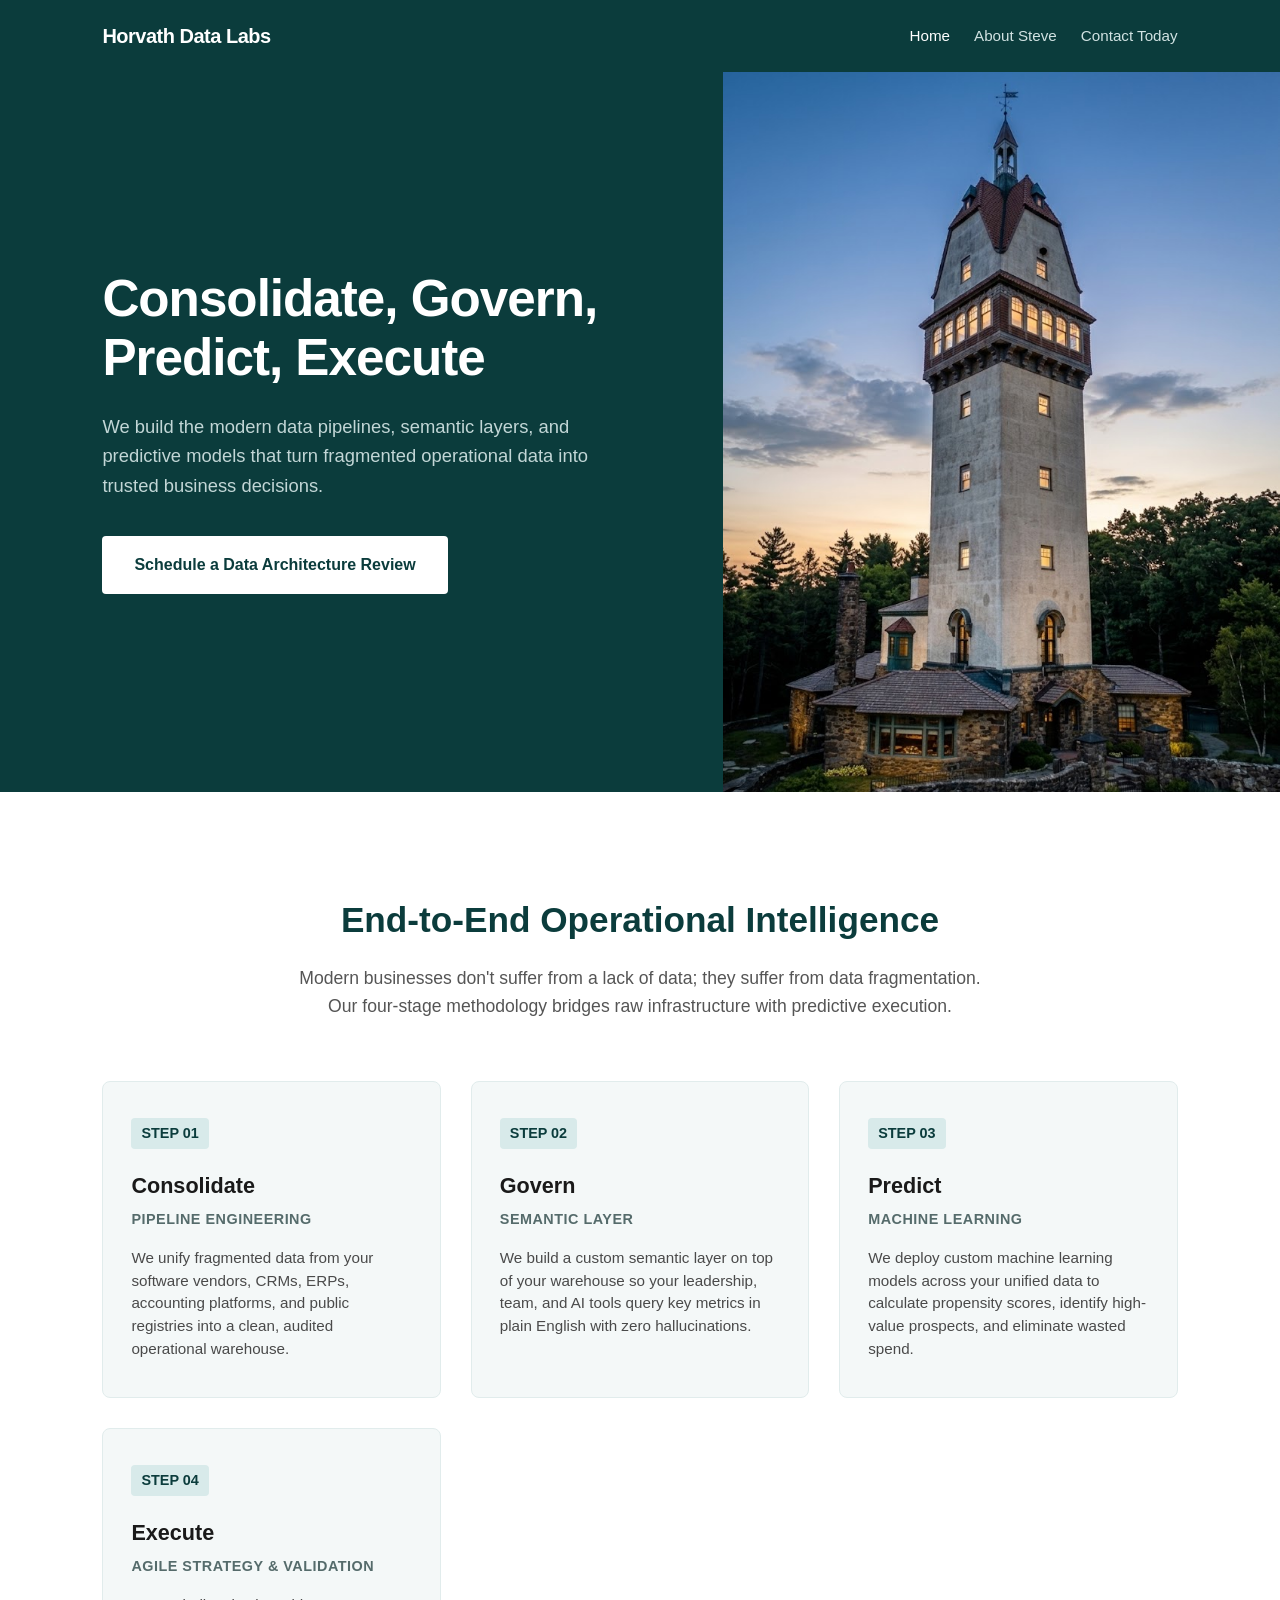
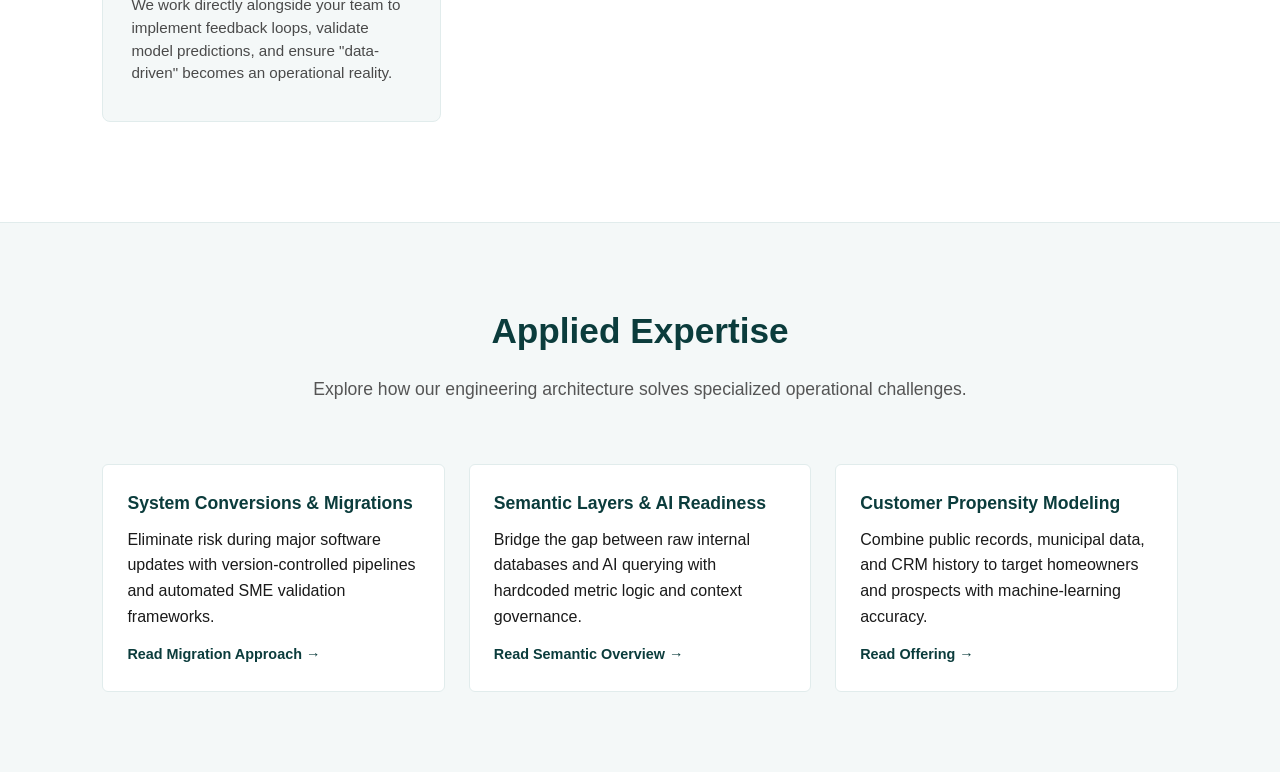
==== commit 43248f91: "update website language" ====
--- a/index.html
+++ b/index.html
@@ -62,7 +62,7 @@
                     <span class="step-number">STEP 01</span>
                     <h3>Consolidate</h3>
                     <p class="card-subtitle"><strong>Pipeline Engineering</strong></p>
-                    <p>We unify fragmented data from your software vendors, public registries, and CRM records into a clean, audited operational warehouse.</p>
+                    <p>We unify fragmented data from your software vendors, CRMs, ERPs, accounting platforms, and public registries into a clean, audited operational warehouse.</p>
                 </article>
 
                 <!-- Step 2 -->
